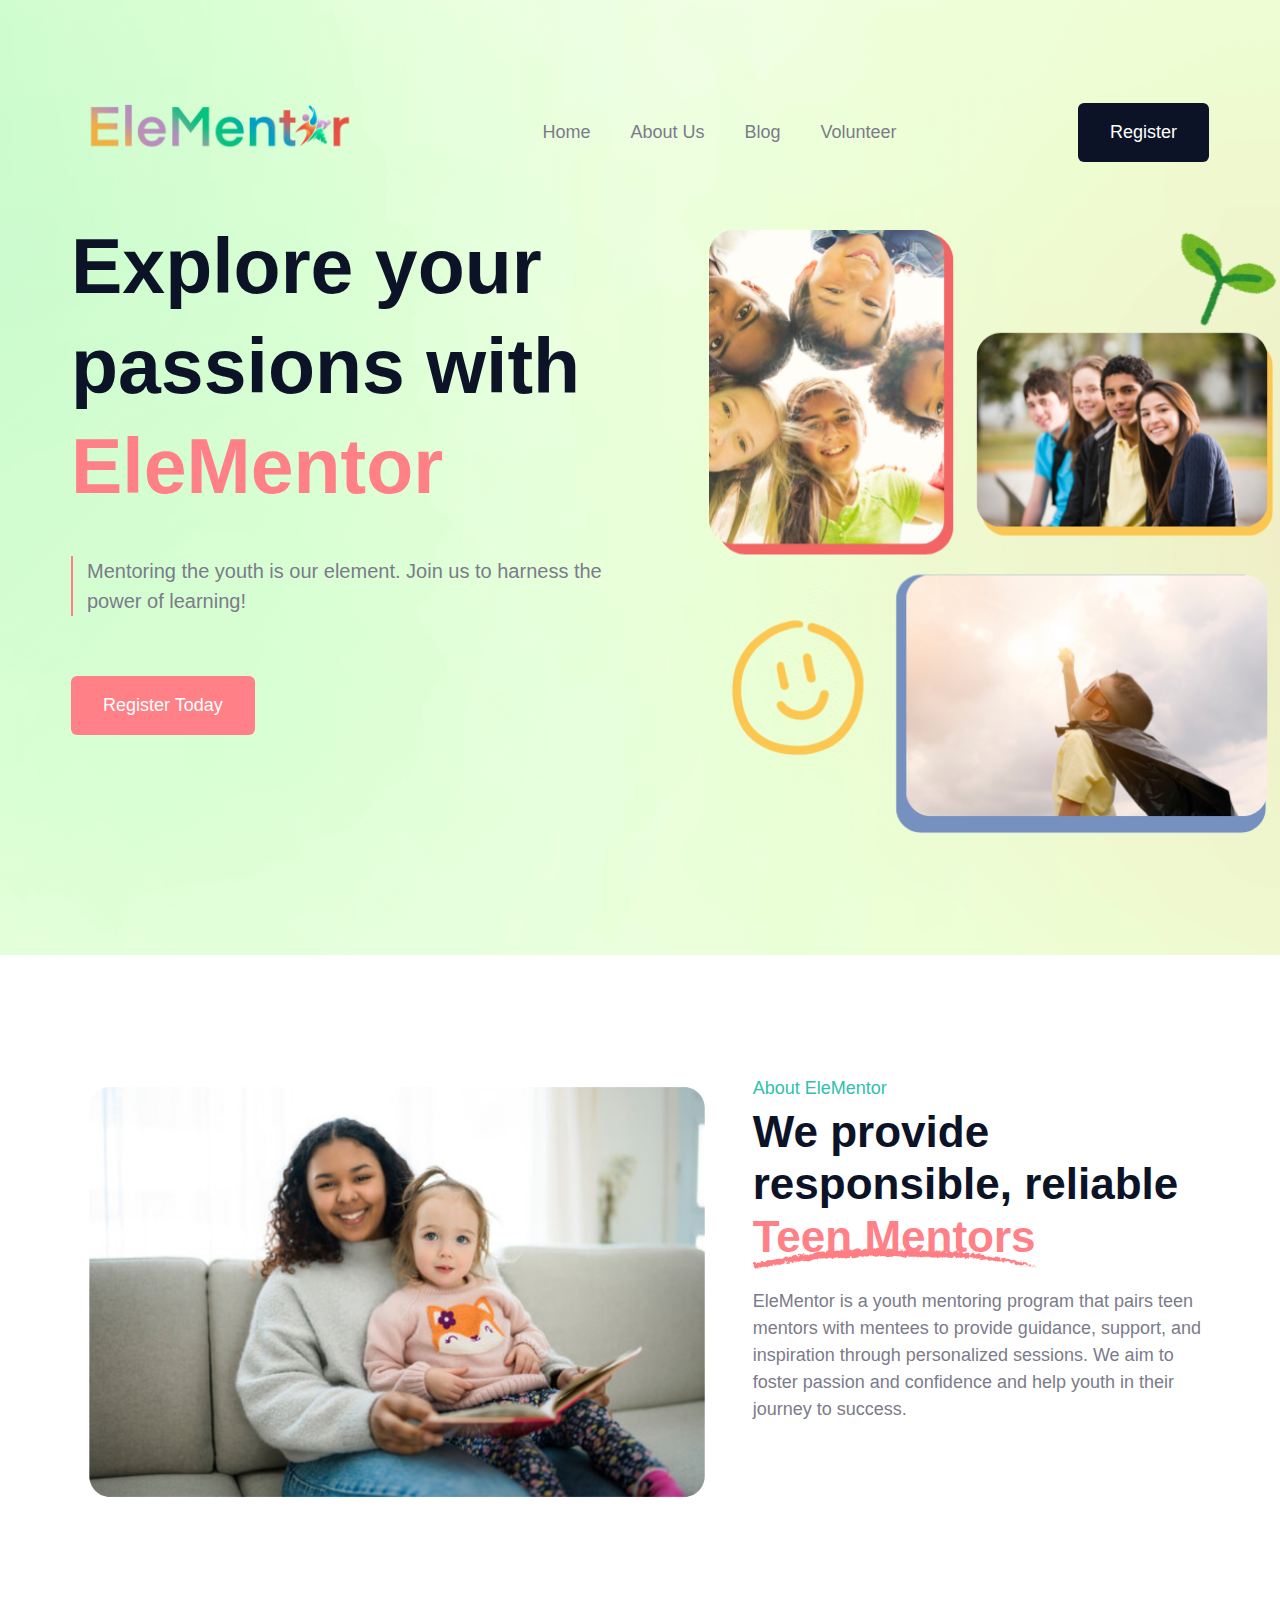
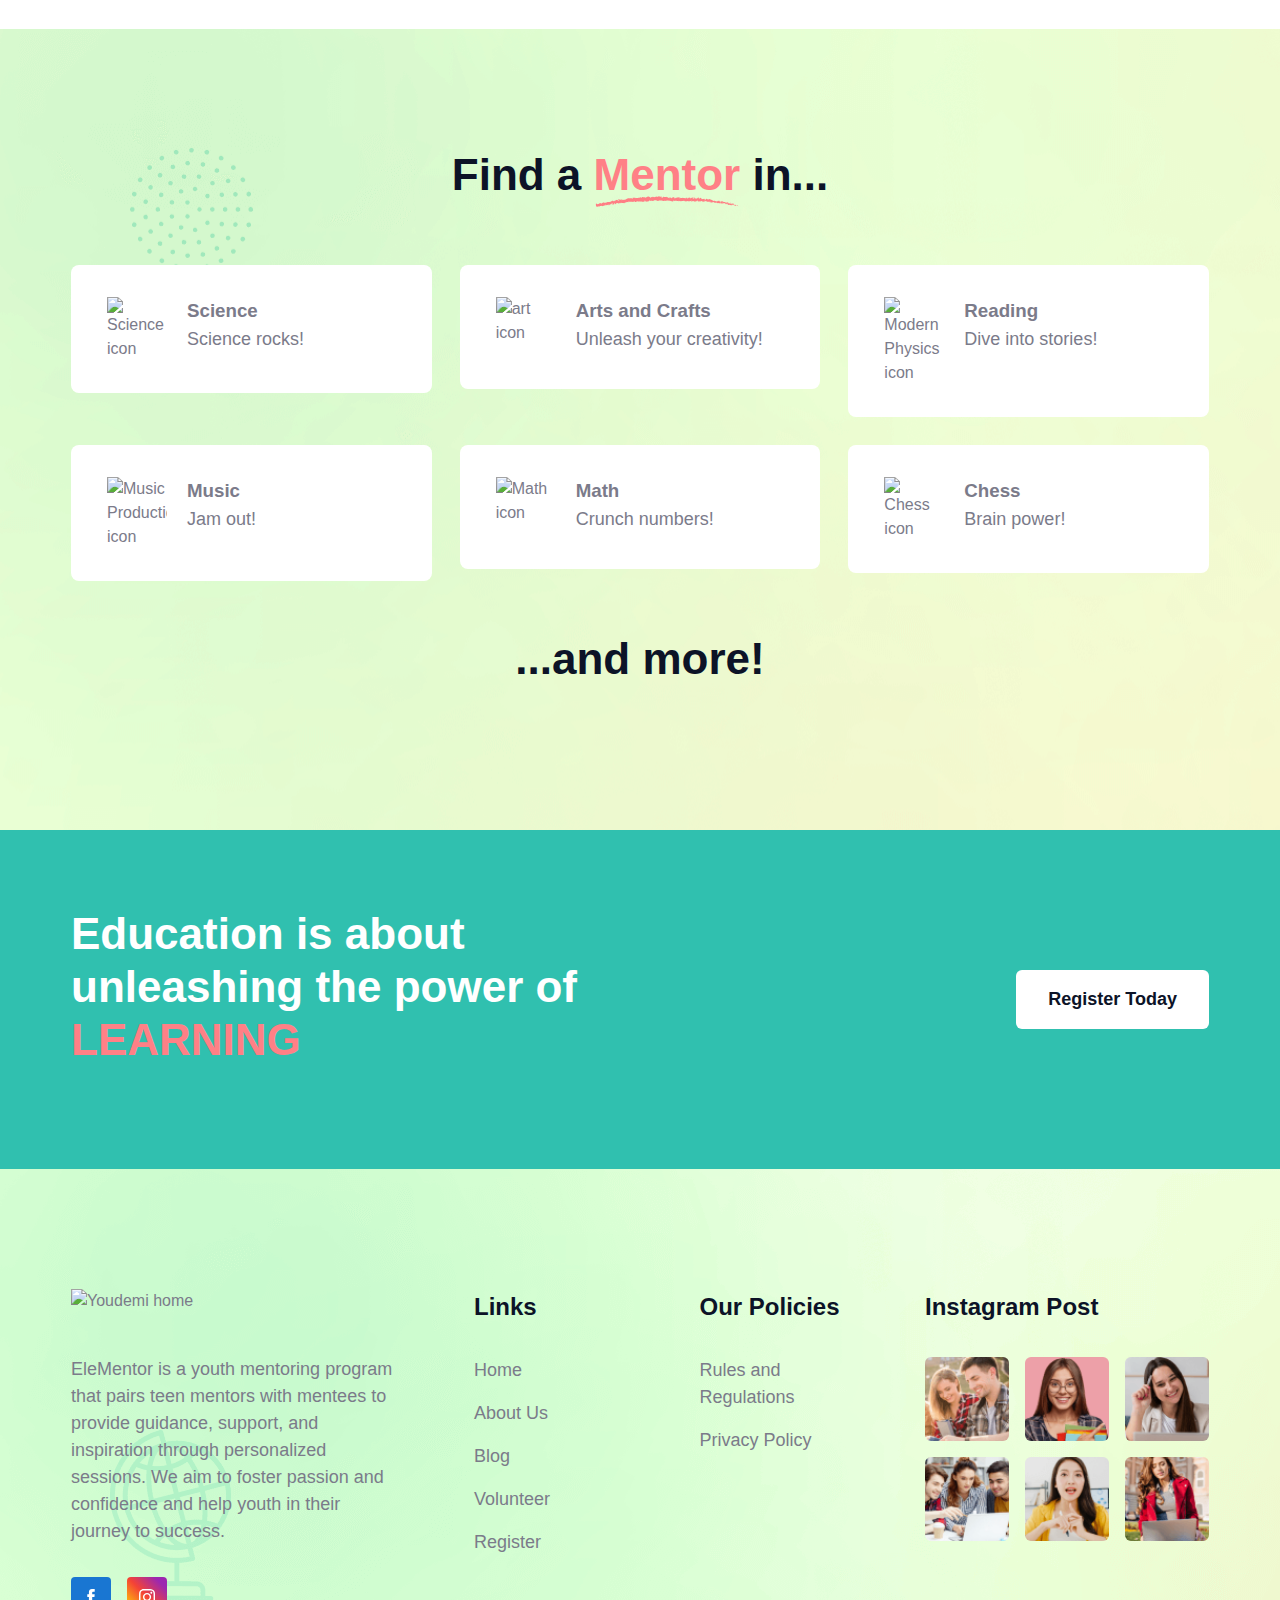
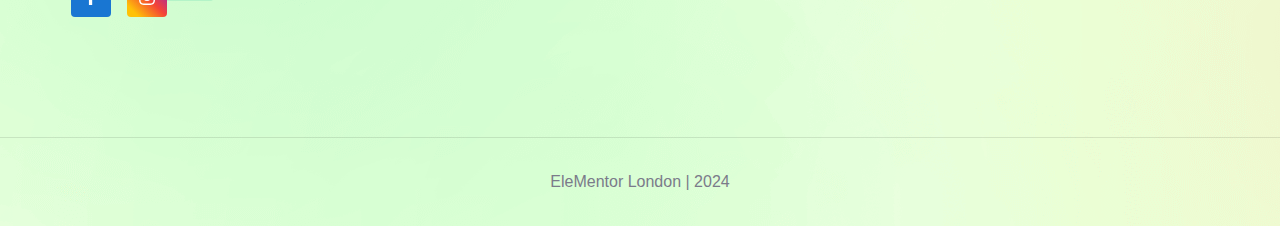
==== index.html @ ce6527c3 "Add files via upload" ====
<!DOCTYPE html>
<html lang="en">
<head>
    <meta charset="UTF-8">
    <meta name="viewport" content="width=device-width, initial-scale=1.0">

    <!--
        primary meta tags
    -->
    <title>Home</title>
    <meta name="title" content="Minjin C.">
    <meta name="description" content="This is an education service website">

    <!--
        favicon
    -->
    <link rel="shortcut icon" href="./logo.png" type="image/png">

    <!--
        custom css link
    -->
    <link rel="stylesheet" href="/assets/css/style.css">

    <!--
        custom font link
    -->
    <link rel="stylesheet" href="/assets/font/font.css">

    <!--
        preload image
    -->
    <link rel="stylesheet" as="image" href="./assets/images/hero-banner.png">
    <link rel="stylesheet" as="image" href="./assets/images/hero-bg.png">

</head>

<main>
    <article>
        <!--
            HERO
        -->

        <section class="section hero has-bg-image" aria-labelledby="hero-lablel" style="background-image: url(./assets/images/hero-bg.png)">
            <div class="container">

                <div class="hero-content">

                    <h1 class="headline-lg" id="hero-lablel">
                        Explore your passions with <span class="span">EleMentor</span>
                    </h1>

                    <p class="title-md has-before">
                        Mentoring the youth is our element. Join us to harness the power of learning!
                    </p>

                    <div class="bn-group">
                        <a href="register.html" class="btn btn-primary">Register Today</a>

                    </div>

                </div>

                <figure class="hero-banner">
                    <img src="./assets/images/hero-banner.png" alt="590" height="620" alt="hero banner" class="w-100">
                </figure>
            </div>
        </section>

        <!--
            ABOUT
        -->
        <section class="section about" aria-labelledby="about-label">
            <div class="container">

                <figure class="about-banner">
                    <img src="./assets/images/about-banner.png" width="775" height="685" loading="lazy" alt="about banner" class="w-100">
                </figure>

                <div class="about-content">

                    <p class="title-sm section-subtitle" id="about-label">About EleMentor</p>

                    <h2 class="headline-md section-title">
                        We provide responsible, reliable <span class="span has-after">Teen Mentors</span>
                    </h2>

                    <p class="title-sm section-text">
                        EleMentor is a youth mentoring program that pairs teen mentors with mentees to provide guidance, support, and inspiration through personalized sessions. We aim to foster passion and confidence and help youth in their journey to success.</p>

                </div>

            </div>
        </section>
        
        <!--
            CATEGORY
        -->

        <section class="section category has-bg-img" aria-labelledby="category-label" style="background-image: url(./assets/images/category-bg.png)">
            <div class="container">
                <h2 class="headline-md text-center section-title">
                    Find a <span class="span has-after">Mentor</span> in...
                </h2>

                <ul class="grid-list">

                    <li>
                        <div class="card category-card">

                            <div class="card-icon">
                                <img src="https://static-00.iconduck.com/assets.00/test-tube-emoji-2048x2014-78pn7xvm.png" width="60" height="60" loading="lazy" alt="Science icon">
                            </div>

                            <div>
                                <h3 class="title=lg">Science</h3>
                                <p class="title-sm">Science rocks!</p>
                            </div>

                            <a href="register.html" class="layer-link" aria-label="Category"></a>

                        </div>
                    </li>

                    <li>
                        <div class="card category-card">

                            <div class="card-icon">
                                <img src="https://static-00.iconduck.com/assets.00/artist-palette-emoji-2048x2048-e0prht4x.png" width="60" height="60" loading="lazy" alt="art icon">
                            </div>

                            <div>
                                <h3 class="title=lg">Arts and Crafts</h3>

                                <p class="title-sm">Unleash your creativity!</p>
                            </div>

                            <a href="register.html" class="layer-link" aria-label="Data Science Category"></a>

                        </div>
                    </li>

                    <li>
                        <div class="card category-card">

                            <div class="card-icon">
                                <img src="https://static-00.iconduck.com/assets.00/closed-book-emoji-2048x1729-dofd65op.png" width="60" height="60" loading="lazy" alt="Modern Physics icon">
                            </div>

                            <div>
                                <h3 class="title=lg">Reading</h3>

                                <p class="title-sm">Dive into stories!</p>
                            </div>

                            <a href="register.html" class="layer-link" aria-label="Data Science Category"></a>

                        </div>
                    </li>

                    <li>
                        <div class="card category-card">

                            <div class="card-icon">
                                <img src="https://static-00.iconduck.com/assets.00/musical-note-emoji-1024x1017-noxql3fm.png" width="60" height="60" loading="lazy" alt="Music Production icon">
                            </div>

                            <div>
                                <h3 class="title=lg">Music</h3>

                                <p class="title-sm">Jam out!</p>
                            </div>

                            <a href="register.html" class="layer-link" aria-label="Data Science Category"></a>

                        </div>
                    </li>

                    <li>
                        <div class="card category-card">

                            <div class="card-icon">
                                <img src="https://static-00.iconduck.com/assets.00/chart-increasing-emoji-512x512-cwdb6mce.png" width="60" height="60" loading="lazy" alt="Math icon">
                            </div>

                            <div>
                                <h3 class="title=lg">Math</h3>

                                <p class="title-sm">Crunch numbers!</p>
                            </div>

                            <a href="register.html" class="layer-link" aria-label="Data Science Category"></a>

                        </div>
                    </li>

                    <li>
                        <div class="card category-card">

                            <div class="card-icon">
                                <img src="https://images.emojiterra.com/twitter/v13.1/512px/265f.png" width="60" height="60" loading="lazy" alt="Chess icon">
                            </div>

                            <div>
                                <h3 class="title=lg">Chess</h3>

                                <p class="title-sm">Brain power!</p>
                            </div>

                            <a href="register.html" class="layer-link" aria-label="Data Science Category"></a>

                        </div>
                    </li>

                </ul>

                <h2 class="headline-md section-title">
                    ...and more!
                </h2>

            </div>
        </section>

        <!--
            CTA
        -->

        <section class="cta" aria-labelledby="cta-label">
            <div class="container">

                <h2 class="headline-md section-title" id="cta-label">
                    Education is about unleashing the power of <span class="span">LEARNING</span>
                </h2>

                <a href="register.html" class="btn btn-tertiary">Register Today</a>

            </div>
        </section>

    </article>
</main>

<!--
    FOOTER
-->

<footer class="footer has-bg-img" style="background-image: url('./assets/images/footer-bg.png');">

    <div class="section footer-top">
        <div class="container">

            <div class="footer-brand">

                <a href="#" class="logo">
                    <img src="logo.png" width="145" height="27" alt="Youdemi home">
                </a>
                
                <p class="title-sm footer-text">
                    EleMentor is a youth mentoring program that pairs teen mentors with mentees to provide guidance, support, and inspiration through personalized sessions. We aim to foster passion and confidence and help youth in their journey to success.
                </p>

                <ul class="social-list">

                    <li>
                        <a href="#" class="social-link">
                            <img src="./assets/images/facebook.svg" width="40" height="40" loading="lazy" alt="facebook">
                        </a>
                    </li>

                    <li>
                        <a href="https://www.instagram.com/elementorldn" target="_blank"  class="social-link">
                            <img src="./assets/images/instagram.svg" width="40" height="40" loading="lazy" alt="instagram">
                        </a>
                    </li>

                </ul>

            </div>

            <ul class="footer-list">

                <li>
                    <p class="headline-sm footer-list-title">Links</p>
                </li>

                <li>
                    <a href="index.html" class="title-sm footer-link">Home</a>
                </li>

                <li>
                    <a href="about.html" class="title-sm footer-link">About Us</a>
                </li>

                <li>
                    <a href="blog.html" class="title-sm footer-link">Blog</a>
                </li>

                <li>
                    <a href="become.html" class="title-sm footer-link">Volunteer</a>
                </li>

                <li>
                    <a href="register.html" class="title-sm footer-link">Register</a>
                </li>

            </ul>

            <ul class="footer-list">

                <li>
                    <p class="headline-sm footer-list-title">Our Policies</p>
                </li>

                <li>
                    <a href="#" class="title-sm footer-link">Rules and Regulations</a>
                </li>

                <li>
                    <a href="#" class="title-sm footer-link">Privacy Policy</a>
                </li>

            </ul>

            <ul class="footer-list">

                <li>
                    <p class="headline-sm footer-list-title">Instagram Post</p>

                    <ul class="grid-list">

                        <li>
                            <img src="./assets/images/ins-1.png" width="80" height="80" alt="instagram post" class="img-cover">
                        </li>

                        <li>
                            <img src="./assets/images/ins-2.png" width="80" height="80" alt="instagram post" class="img-cover">
                        </li>

                        <li>
                            <img src="./assets/images/ins-3.png" width="80" height="80" alt="instagram post" class="img-cover">
                        </li>

                        <li>
                            <img src="./assets/images/ins-4.png" width="80" height="80" alt="instagram post" class="img-cover">
                        </li>

                        <li>
                            <img src="./assets/images/ins-5.png" width="80" height="80" alt="instagram post" class="img-cover">
                        </li>

                        <li>
                            <img src="./assets/images/ins-6.png" width="80" height="80" alt="instagram post" class="img-cover">
                        </li>

                    </ul>
                </li>

            </ul>

        </div>
    </div>

    <div class="footer-bottom">
        EleMentor London | 2024
    </div>

</footer>

<body>
    
    <!--
        PRELOADER
    -->
    <div class="preloader" data-preloader>
        <div class="circle" data-circle></div>
    </div>


    <!--
        HEADER
    -->
    <header class="header" data-header>
        <div class="container">

            <a href="index.html" class="logo">
                <img src="./assets/images/longlogo.png" width="290" height="54" alt="logo">
            </a>

            <nav class="navbar" data-navbar>

                <div class="navbar-top">
                <a href="index.html" class="logo">
                    <img src="./assets/images/logo.svg" width="145" height="27" alt="logo">
                </a>

                <button class="nav-close-btn" aria-label="close menu" data-nav-toggler>
                    <ion-icon name="close-outline" aria-hidden="true"></ion-icon>
                </button>
                </div>

                <ul class="navbar-list">

                    <li class="navbar-item">
                        <a href="index.html" class="navbar-link title-sm" data-nav-link>Home</a>
                    </li>

                    <li class="navbar-item">
                        <a href="about.html" class="navbar-link title-sm" data-nav-link>About Us</a>
                    </li>

                    <li class="navbar-item">
                        <a href="blog.html" class="navbar-link title-sm" data-nav-link>Blog</a>
                    </li>

                    <li class="navbar-item">
                        <a href="become.html" class="navbar-link title-sm" data-nav-link>Volunteer</a>
                    </li>

                </ul>

            </nav>

            <a href="register.html" class="btn btn-secondary">Register</a>

            <button class="nav-open-btn" aria-label="open menu" data-nav-toggler>
                <ion-icon name="menu-outline" aria-hidden="true"></ion-icon>
            </button>

            <div class="overlay" data-overlay data-nav-toggler></div>

        </div>
    </header>


    <!--
        custom js link
    -->
    <script src="./assets/js/script.js"></script>

    <!--
        ionicon
    -->
    <script type="module" src="https://unpkg.com/ionicons@5.5.2/dist/ionicons/ionicons.esm.js"></script>
    <script nomodule src="https://unpkg.com/ionicons@5.5.2/dist/ionicons/ionicons.js"></script>

</body>
</html>
---- assets/css/style.css ----
/*-----------------------------------*\
  #main.css
\*-----------------------------------*/

/*-----------------------------------*\
  #CUSTOM PROPERTY
\*-----------------------------------*/

:root {
  
  /**
    * colors
    */
    --selective-yellow: hsl(42, 100%, 56%);
    --roman-silver: hsl(240, 6%, 51%);
    --roman-silver_10: hsla(240, 6%, 51%, 0.1);
    --light-coral: hsl(357, 100%, 75%);
    --oxford-blue: hsl(224, 53%, 10%);
    --light-gray: hsl(0, 0%, 80%);
    --keppei: hsl(173, 60%, 47%);
    --white: hsl(0, 0%, 100%);
    --black: hsl(0, 0%, 0%);
    --black_10: hsla(0, 0%, 0%, 0.1);

    /**
    * typography
    */
    --ff-gilroy: "Gilroy", sans-serif;

    --headline-lg: 4.8rem;
    --headline-md: 3rem;
    --headline-sm: 2.4rem;
    --title-lg: 2.2rem;
    --title-md: 2rem;
    --title-sm: 1.8rem;
    
    --fw-500: 500;
    --fw-600: 600;
    --fw-700: 700;

    /**
    * spacing
    */
    --section-padding: 56px;

    /**
    * box shadow
    */
    --shadow-1: 0px 35px 65px -10px hsla(0, 0%, 0%, 0.05);
    --shadow-2: 0 10px 40px hsla(0, 0%, 0%, 0.06);

    /**
    * border radius
    */
    --radius-4: 4px;
    --radius-6: 6px;
    --radius-8: 8px;
    --radius-circle: 50%;
     
    /**
    * transition
    */
    --transition: 0.25s ease;
    --cubic-in: cubic-bezier(0.51, 0.03, 0.64, 0.28);
    --cubic-out: cubic-bezier(0.05, 0.83, 0.52, 0.97);

}



/*-----------------------------------*\
  #RESET
\*-----------------------------------*/

*,
*::before,
*::after {
  margin: 0;
  padding: 0;
  box-sizing: border-box;
}

li { list-style: none; }

a,
img,
span,
input,
button,
ion-icon { display: block; }

a {
  text-decoration: none;
  color: inherit;
}

img { height:auto; }

button {
  background: none;
  border: none;
  font: inherit;
  cursor: pointer;
}

html {
  font-family: var(--ff-gilroy);
  font-size: 10px;
  scroll-behavior: smooth;
}

body {
  background-color: var(--white);
  color: var(--roman-silver);
  font-size: 1.6rem;
  line-height: 1.5;
  overflow: hidden;
}

body.loaded { overflow: visible; }
body.nav-active { overflow: hidden; }

/*-----------------------------------*\
  #REUSED STYLE
\*-----------------------------------*/

.container { padding-inline: 16px; }

.headline-lg,
.headline-md,
.headline-sm,
.title-lg {
  color: var(--oxford-blue); 
  font-weight: var(--fw-700);
}

.headline-lg {
  font-size: var(--headline-lg);
  line-height: 1.3;
}

.headline-md {
  font-size: var(--headline-md);
  line-height: 1.2;
}

.headline-sm { font-size: var(--headline-sm); }

.title-lg {
  font-size: var(--title-lg);
  line-height: 1.4;
}

.title-md { font-size: var(--title-md); }

.title-sm {
  font-size: var(--title-sm);
  font-weight: var(--fw-500);
}

.section { padding-block: var(--section-padding); }

.has-bg-image {
  background-repeat: no-repeat;
  background-size: cover;
  background-position: center;
}

.has-before,
.has-after {
  position: relative;
  z-index: 1;
}

.has-before::before,
.has-after::after {
  content: "";
  position: absolute;
}

.btn {
  --bg: var(--light-coral);
  max-width: max-content;
  background-color: var(--bg);
  color: var(--white);
  font-weight: var(--fw-500);
  padding: 12px 24px;
  border-radius: var(--radius-6);
  transition: var(--transition);
  outline: none;
}

.btn-secondary { --bg: var(--oxford-blue); }

:is(.btn-primary, .btn-tertiary):is(:hover, :focus-visible) {
  box-shadow: 0 0 0 2px var(--white), 0 0 0 5px var(--bg);
}

.btn-tertiary {
  --bg: var(--white);
  color: var(--oxford-blue);
  font-weight: var(--fw-600);
}

:is(.headline-lg, .headline-md) .span {
  color: var(--light-coral);
  display: inline;
}

.section-subtitle {
  font-weight: car(--fw-600);
  color: var(--keppei);
  margin-block-end: 4px;
}

.text-center { text-align: center; }

.section-title { margin-block-end: 24px;}

.headline-md .has-after { padding-block-end: 8px; }

.headline-md .has-after::after {
  background-image: url(/assets/images/line-shape.svg);
  width: 100%;
  height: 100%;
  top: 0;
  left: 0;
  background-repeat: no-repeat;
  background-position: center bottom;
  background-size: contain;
  z-index: -1;
}

.grid-list {
  display: grid;
  gap: 28px;
}

.card {
  position: relative;
  background-color: var(--white);
  padding: 24px;
  border-radius: var(--radius-8);
  transition: var(--transition);
}

.card:is(:hover, :focus-within) { box-shadow: var(--shadow-1); }

.layer-link {
  position: absolute;
  top: 0;
  left: 0;
  width: 100%;
  height: 100%;
}

.w-100 { width: 100%; }

.img-cover {
  width: 100%;
  height: 100%;
  object-fit: cover;
}

/*-----------------------------------*\
  #PRELOADER
\*-----------------------------------*/


.preloader {
  position: fixed;
  top: 0;
  left: 0;
  width: 100%;
  height: 100vh;
  background-color: var(--light-coral);
  display: grid;
  place-items: center;
  z-index: 6;
  transition: var(--transition);

  display: none;
}

.preloader.loaded {
  visibility: hidden;
  opacity: 0;
}

.preloader .circle {
  width: 50px;
  height: 50px;
  border-radius: var(--radius-circle);
  border: 4px solid var(--white);
  border-block-start-color: transparent;
  animation: rotate360 1s ease infinite;
}

@keyframes rotate360 {
  0% { transform : rotate(0); }
  100% { transform : rotate(1turn); }
}


/*-----------------------------------*\
  #HEADER
\*-----------------------------------*/

.header .btn { display: none; }

.header {
  position: absolute;
  top: 0;
  left: 0;
  width: 100%;
  padding-block: 32px;
  z-index: 4;
}

.header.active {
  background-color: var(--white);
  position: fixed;
  box-shadow: var(--shadow-2);
  animation: headerActive 0.5s ease forwards;
}

@keyframes headerActive {
  0% { transform: translateY(-100%); }
  100% { transform: translateY(0); }
}

.header .container, .navbar-top {
  display: flex;
  justify-content: space-between;
  align-items: center;
}

.nav-open-btn,
.nav-close-btn { font-size: 32px; }

.navbar {
  position: fixed;
  top: 0;
  left: -320px;
  max-width: 320px;
  width: 100%;
  background-color: var(--white);
  height: 100vh;
  padding: 40px 16px;
  z-index: 2;
  transition: 0.25s var(--cubic-in);
  visibility: hidden;
}

.navbar.active {
  transition: 0.5s var(--cubic-out);
  visibility: visible;
  transform: translateX(320px);
}

.navbar-top { margin-block-end: 34px; }

.nav-close-btn ion-icon { --ionicon-stroke-width: 35px; }

.navbar-item:not(:last-child) { border-block-end: 1px solid var(--black_10); }

.navbar-link {
  padding-block: 8px;
  transition: var(--transition);
}

.navbar-link:is(:hover, :focus-visible) { color: var(--oxford-blue); text-decoration: underline;}

.overlay {
  position: fixed;
  top: 0;
  left: 0;
  width: 100%;
  height: 100vh;
  background-color: var(--black);
  opacity: 0;
  visibility: hidden;
  transition: var(--transition);
}

.overlay.active {
  opacity: 0.6;
  visibility: visible;
}

/*-----------------------------------*\
  #HERO
\*-----------------------------------*/

.hero-banner { display:none; }

.hero { padding-block-start: calc(var(--pt, 96px) + var(--section-padding)); }

.hero .title-md {
  font-weight: var(--fw-500);
  padding-inline-start: 16px;
  margin-block: 24px 44px;
}

.hero .title-md::before {
  top: 0;
  left: 0;
  width: 2px;
  height: 100%;
  background-color: var(--light-coral);
}

.hero .btn-group {
  display: flex;
  flex-wrap: wrap;
  gap: 12px;
}


/*-----------------------------------*\
  #CATEGORY
\*-----------------------------------*/

.category .grid-list { padding-block: 40px 52px; }

.category-card {
  display: flex;
  align-items: flex-start;
  gap: 20px;
  border-inline-start: 4px solid transparent;
}

.category-card:is(:hover, :focus-within) { border-color: var(--light-coral); }

.catgeory-card .title-sm { margin-block-start: 4px; }

.category .btn { margin-inline: auto; }


/*-----------------------------------*\
  #ABOUT
\*-----------------------------------*/

.about .container {
  display: grid;
  gap: 30px;
}

/*-----------------------------------*\
  #COURSE
\*-----------------------------------*/

.course .grid-list { padding-block: 20px 44px; }

.course-card {
  border-block-end: 4px solid transparent;
  display: flex;
  flex-direction: column;
  gap: 24px;
}

.course-card:is(:hover, :focus-within) { border-color: var(--light-coral); }

.course-card .card-banner {
  height: 160px;
  background-color: var(--light-gray);
  overflow: hidden;
  border-radius: var(--radius-4);
}

.course-card :is(.wrapper, .rating-wrapper) {
  display: flex;
  align-items: center;
}

.course-card .wrapper {
  justify-content: space-between;
  gap: 16px;
}

.course-card .card-price { color: var(--light-coral); }

.course-card .rating-wrapper { gap: 4px; }

.course-card .card-title { margin-block: 8px 16px; }

.course-card .card-meta { justify-content: flex-start; }

.course-card .card-meta .title-sm {
  display: flex;
  gap: 8px;
}

.course .btn { margin-inline: auto; }

/*-----------------------------------*\
  #CTA
\*-----------------------------------*/

.cta {
  background-color: var(--keppei);
  padding: 48px 24px;
  text-align: center;
}

.cta .headline-md { color: var(--white); }

.cta .btn { margin-inline: auto; }



/*-----------------------------------*\
  #FOOTER
\*-----------------------------------*/

.footer-top .container {
  display: grid;
  gap: 24px;
}

.footer-text { margin-block: 40px 32px; }

.social-list {
  display: flex;
  gap: 16px;
}

.footer-list-title { margin-block-end: 32px; }

.footer-link { margin-block-start: 16px; }

.footer-top .grid-list {
  grid-template-columns: repeat(3, 1fr);
  gap: 16px;
}

.footer-top .grid-list .img-cover { border-radius: var(--radius-6); }

.footer-bottom {
  padding-block: 32px;
  text-align: center;
  border-block-start: 1px solid var(--black_10) ;

  .copyright { font-weight: var(--fw-500); }
}

/*-----------------------------------*\
  #CONTAINER QUERIES
\*-----------------------------------*/

/**
 * container query for card
 */
.card-container { container-type: inline-size; }

@container (min-width: 500px) {
  .course-card { flex-direction: row; }

  .course-card .card-banner {
    width: 160px;
    flex-shrink: 0;
  }
}


/*-----------------------------------*\
  #MEDIA QUERIES
\*-----------------------------------*/

/**
 * responsive for larger than 575px screen
 */

 @media (min-width: 575px) {

  /**
  * REUSED STYLE
  */

  .container {
    max-width: 640px;
    width: 100%;
    margin-inline: auto;
  }

  .card { padding: 32px; }

  /**
   * FOOTER
   */
  
  .footer-top .container { grid-template-columns: 1fr 1fr;}

}

/**
 * responsive for larger than 768 screen
 */

 @media (min-width: 768px) {

  /**
  * CUSTOM PROPERTY
  */

  :root {

    /**
     * typography
     */

     --headline-lg: 6rem;
     --headline-md: 3.8rem;

    /**
     * spacing
     */
    --section-padding: 80px;

  }

  /**
   *REUSED STYLE
   */
  .container { max-width: 768px; }
  .grid-list { grid-template-columns: 1fr 1fr; }

  /**
   * CTA
   */
   .cta { padding-block: 78px; }

}

/**
 * responsive for larger than 992 screen
 */

 @media (min-width: 992px) {

  :root {

    /**
     * typography
     */
    --headline-lg: 7.7rem;
    --headline-md: 4.4rem;

    /**
     * spacing
     */
    --section-padding: 120px;

  }

  /**
   * REUSED STYLE
   */
  .container { max-width: 1024px; }

  .btn {
    padding: 16px 32px;
    font-size: 1.8rem;
  }

  /**
   * HEADER
   */
  .nav-open-btn,
  .overlay,
  .navbar-top { display: none; }

  .navbar, 
  .navbar.active {
    all: unset;
    display: block;
  }

  .navbar-list {
    display: flex;
    gap: 8px;
  }

  .navbar-item:not(:last-child) { border-block-end: none; }

  .navbar-link { padding: 8px 16px; }

  .header .btn {
    display: block;
    box-shadow: none;
  }


  /**
   * CATEGORY
   */
  .grid-list { grid-template-columns: repeat(3, 1fr); }

  .category h2 { text-align: center;}

  /**
   * ABOUT
   */
  .about .container { grid-template-columns:  1fr 1fr; }

  /**
   * COURSE
   */
  .course .grid-list {
    grid-template-columns: 1fr 1fr;
    margin-block: 40px 48px;
  }

  /**
   * FOOTER
   */
  .footer-top .container { grid-template-columns: 1fr 0.5fr 0.5fr 0.8fr; }

  .footer-brand { padding-inline-end: 24px; }

}

/**
 * responsive for larger than 1200 screen
 */

 @media (min-width: 1200px) {

  /**
   * REUSE STYLE
   */
  .container { max-width: 1170px; }


  /**
   * HERO
   */
  .hero-banner { 
    display: block;
    max-width: max-content;
    margin-inline-end: -14%;
  }

  .hero .container {
    display: grid;
    grid-template-columns: 1fr 0.9fr;
    gap: 48px;
  }

  .hero .title-md { margin-block: 40px 60px; }

  /**
   * ABOUT
   */
  .about .container { grid-template-columns: 1fr 0.7fr; }

  /**
   * CTA
   */
  .cta { text-align: left; }

  .cta .container { 
    display: flex;
    justify-content: space-between;
    align-items: center;
  }

  .cta .headline-md { max-width: 22ch; }

  .cta .btn { margin-inline: 0; }


  /**
   * FOOTER
   */
  .footer .container { gap: 48px; }

  .footer a:hover { text-decoration: underline;}

 }
---- assets/font/font.css ----
/*-----------------------------------*\
  #font.css
\*-----------------------------------*/

/**
 * copyright 2022 codewithsadee
 */



@font-face {
  font-family: "Gilroy" sans-serif;
  font-weight: 400;
  font-style: normal;
  font-display: swap;
  src: local("Gilroy-Regular"),
      url("./gilroy/Gilroy-Regular.woff2") format("woff2");
}

@font-face {
  font-family: "Gilroy" sans-serif;
  font-weight: 500;
  font-style: normal;
  font-display: swap;
  src: local("Gilroy-Medium"),
      url("./gilroy/Gilroy-Medium.woff2") format("woff2");
}

@font-face {
  font-family: "Gilroy" sans-serif;
  font-weight: 600;
  font-style: normal;
  font-display: swap;
  src: local("Gilroy-Bold"),
      url("./gilroy/Gilroy-Bold.woff2") format("woff2");
}

@font-face {
  font-family: "Gilroy" sans-serif;
  font-weight: 700;
  font-style: normal;
  font-display: swap;
  src: local("Gilroy-ExtraBold"),
      url("./gilroy/Gilroy-ExtraBold.woff2") format("woff2");
}
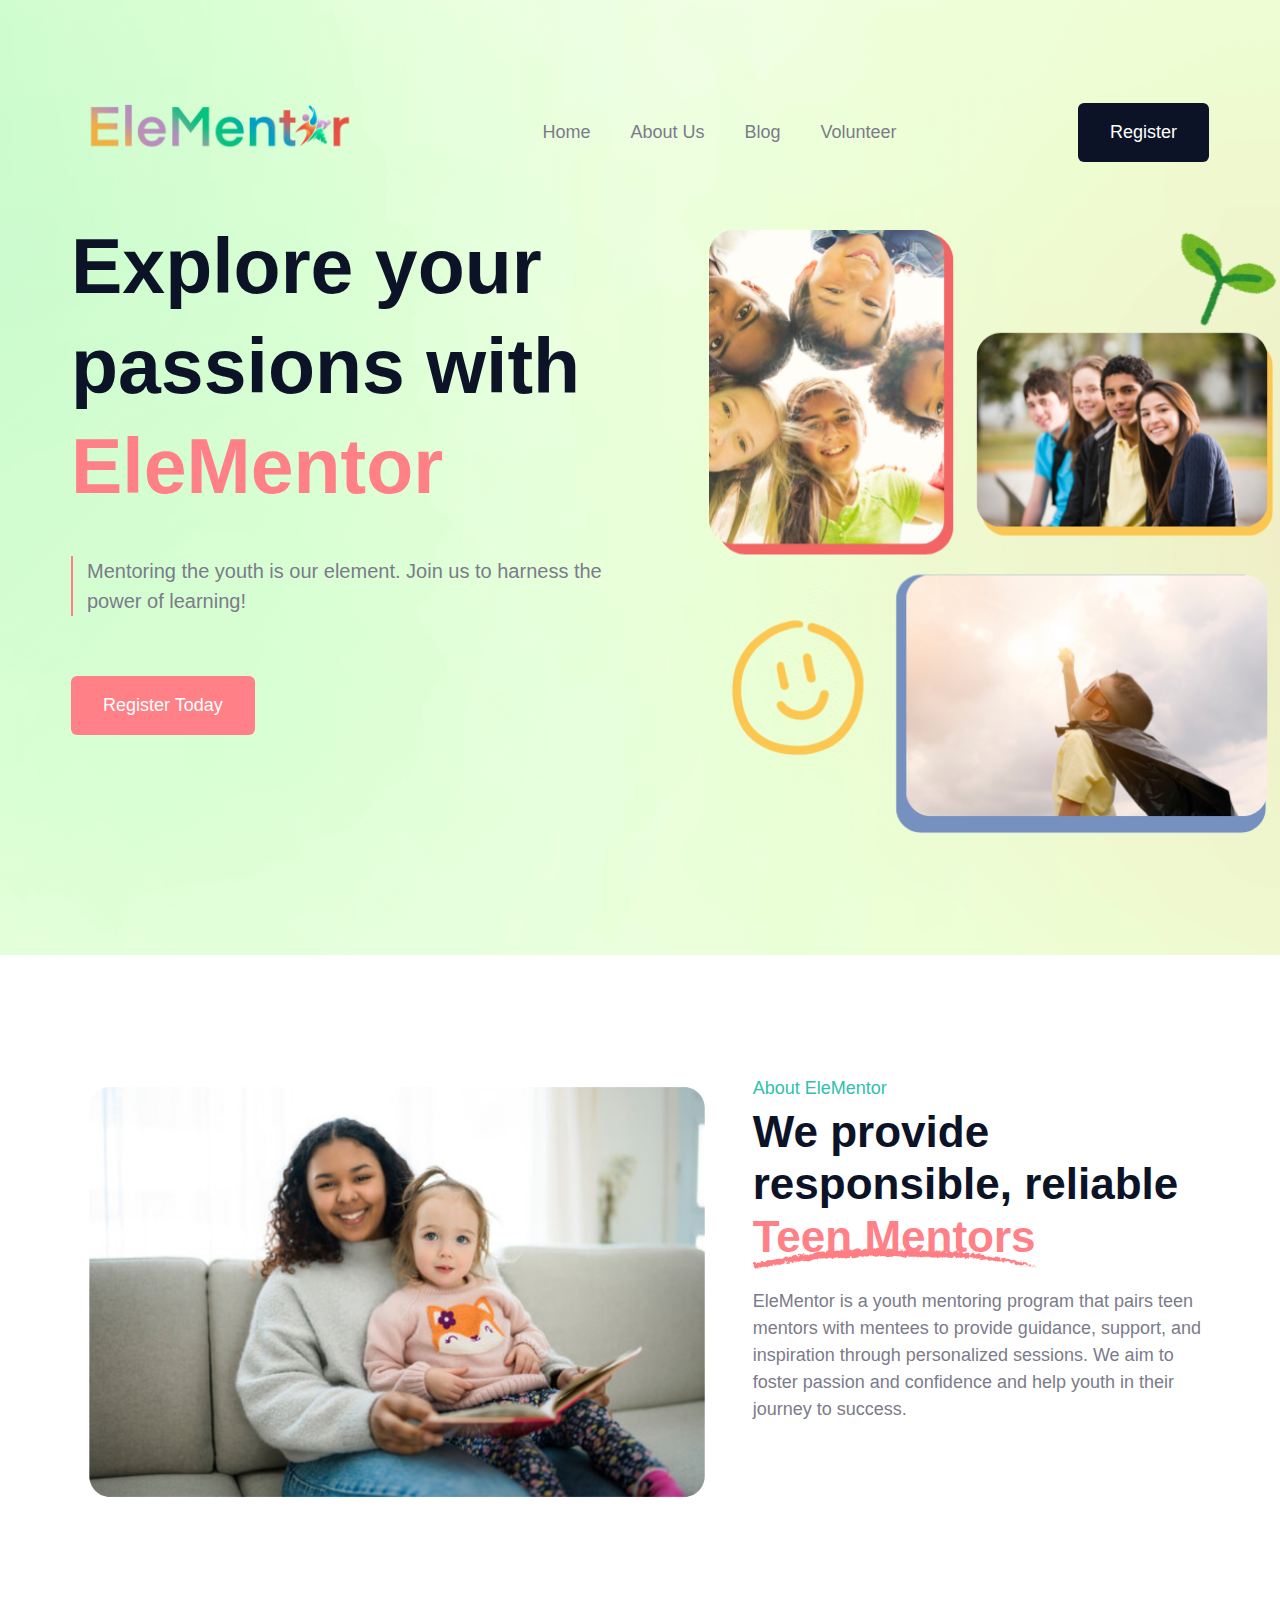
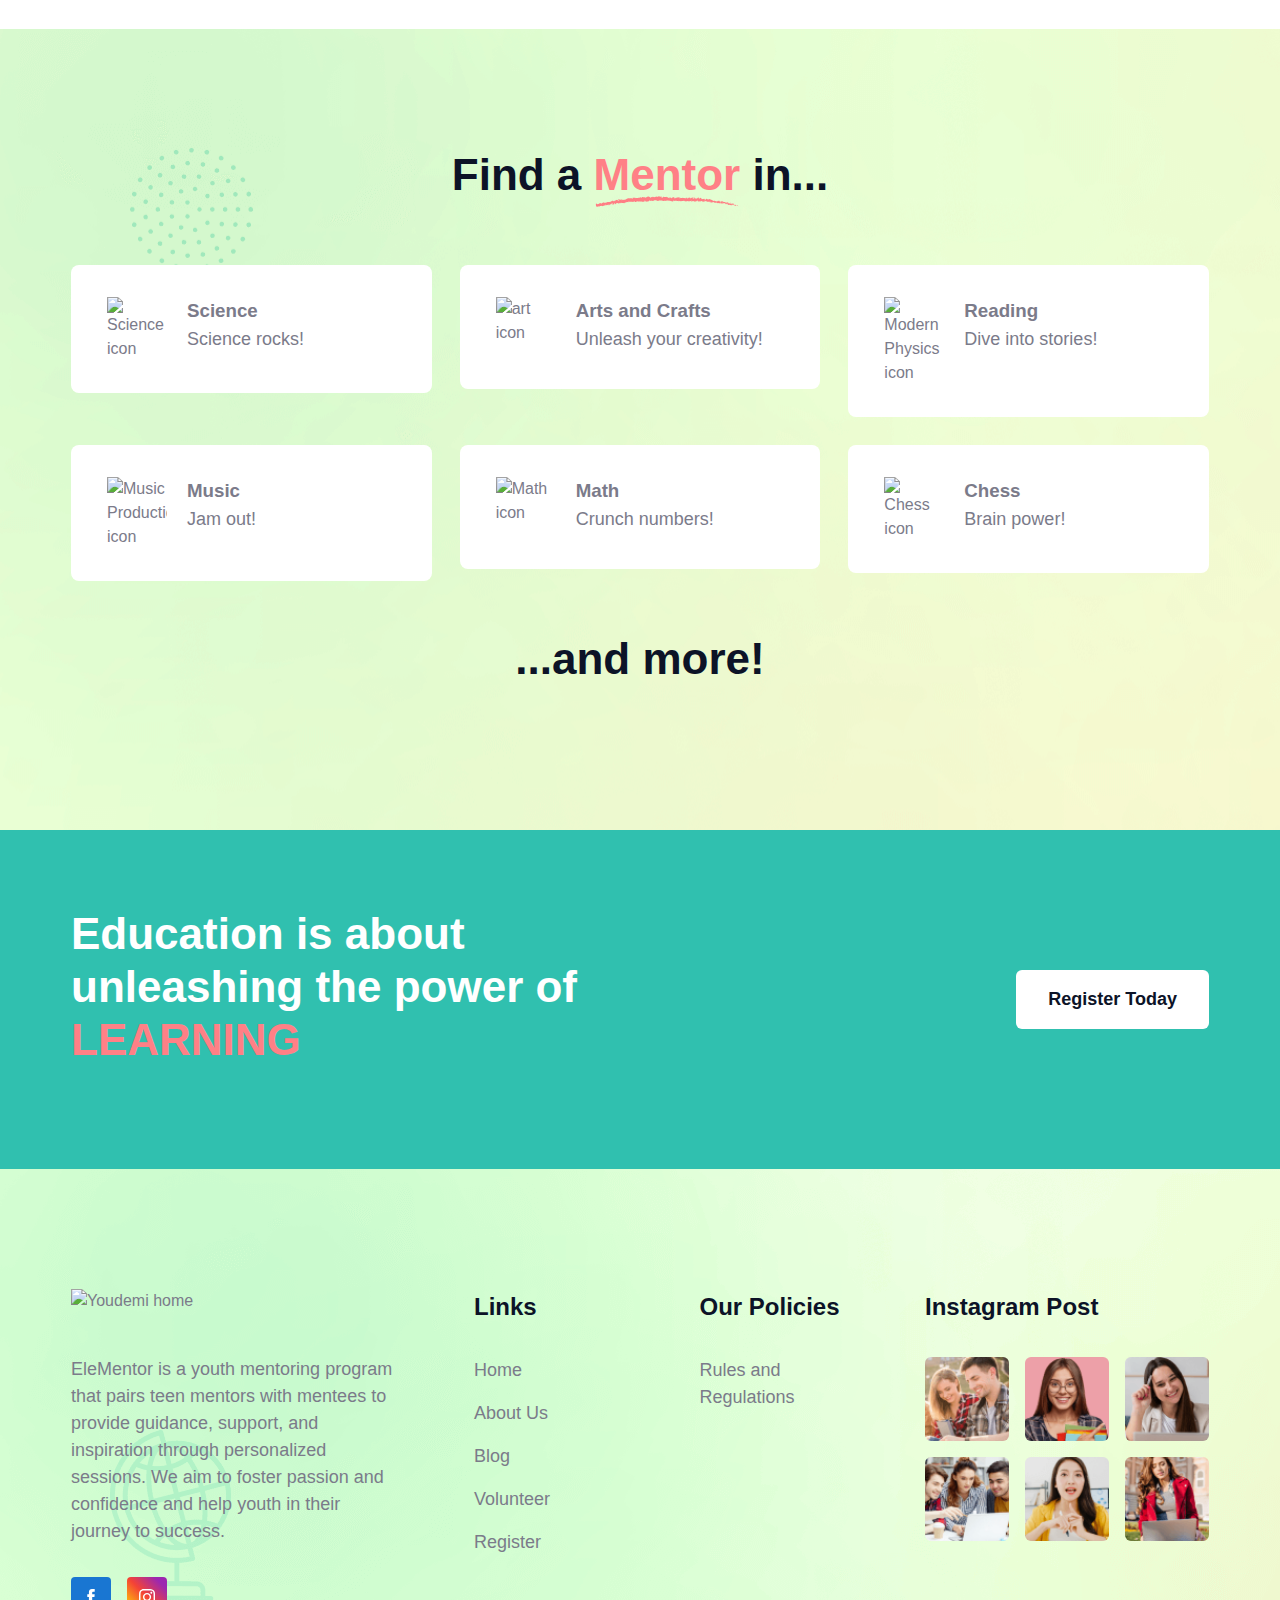
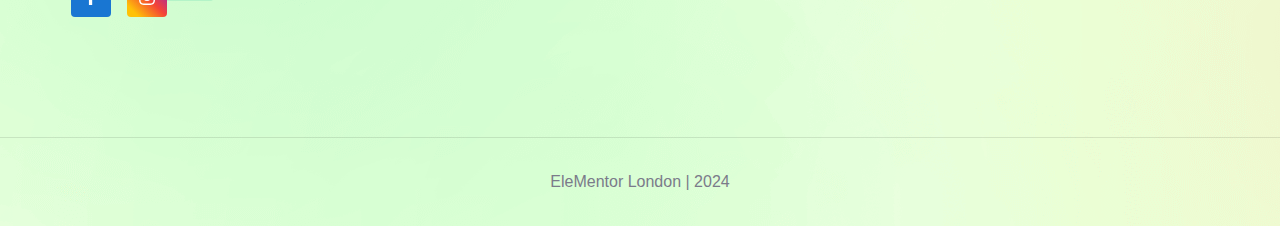
==== commit abc97c7c: "Update index.html" ====
--- a/index.html
+++ b/index.html
@@ -19,12 +19,12 @@
     <!--
         custom css link
     -->
-    <link rel="stylesheet" href="/assets/css/style.css">
+    <link rel="stylesheet" href="style.css">
 
     <!--
         custom font link
     -->
-    <link rel="stylesheet" href="/assets/font/font.css">
+    <link rel="stylesheet" href="assets/font/font.css">
 
     <!--
         preload image
@@ -311,11 +311,7 @@
                 </li>
 
                 <li>
-                    <a href="#" class="title-sm footer-link">Rules and Regulations</a>
-                </li>
-
-                <li>
-                    <a href="#" class="title-sm footer-link">Privacy Policy</a>
+                    <a href="https://docs.google.com/document/d/1mDNNhiKRwaid5rZnvJfZ56MMcp-9qZQkWkcXNTz17O4/edit?usp=sharing" class="title-sm footer-link">Rules and Regulations</a>
                 </li>
 
             </ul>
@@ -389,7 +385,7 @@
 
                 <div class="navbar-top">
                 <a href="index.html" class="logo">
-                    <img src="./assets/images/logo.svg" width="145" height="27" alt="logo">
+                    <img src="logo.png" width="145" height="27" alt="logo">
                 </a>
 
                 <button class="nav-close-btn" aria-label="close menu" data-nav-toggler>
@@ -443,4 +439,4 @@
     <script nomodule src="https://unpkg.com/ionicons@5.5.2/dist/ionicons/ionicons.js"></script>
 
 </body>
-</html>+</html>
--- a/style.css
+++ b/style.css
@@ -0,0 +1,780 @@
+/*-----------------------------------*\
+  #main.css
+\*-----------------------------------*/
+
+/*-----------------------------------*\
+  #CUSTOM PROPERTY
+\*-----------------------------------*/
+
+:root {
+  
+  /**
+    * colors
+    */
+    --selective-yellow: hsl(42, 100%, 56%);
+    --roman-silver: hsl(240, 6%, 51%);
+    --roman-silver_10: hsla(240, 6%, 51%, 0.1);
+    --light-coral: hsl(357, 100%, 75%);
+    --oxford-blue: hsl(224, 53%, 10%);
+    --light-gray: hsl(0, 0%, 80%);
+    --keppei: hsl(173, 60%, 47%);
+    --white: hsl(0, 0%, 100%);
+    --black: hsl(0, 0%, 0%);
+    --black_10: hsla(0, 0%, 0%, 0.1);
+
+    /**
+    * typography
+    */
+    --ff-gilroy: "Gilroy", sans-serif;
+
+    --headline-lg: 4.8rem;
+    --headline-md: 3rem;
+    --headline-sm: 2.4rem;
+    --title-lg: 2.2rem;
+    --title-md: 2rem;
+    --title-sm: 1.8rem;
+    
+    --fw-500: 500;
+    --fw-600: 600;
+    --fw-700: 700;
+
+    /**
+    * spacing
+    */
+    --section-padding: 56px;
+
+    /**
+    * box shadow
+    */
+    --shadow-1: 0px 35px 65px -10px hsla(0, 0%, 0%, 0.05);
+    --shadow-2: 0 10px 40px hsla(0, 0%, 0%, 0.06);
+
+    /**
+    * border radius
+    */
+    --radius-4: 4px;
+    --radius-6: 6px;
+    --radius-8: 8px;
+    --radius-circle: 50%;
+     
+    /**
+    * transition
+    */
+    --transition: 0.25s ease;
+    --cubic-in: cubic-bezier(0.51, 0.03, 0.64, 0.28);
+    --cubic-out: cubic-bezier(0.05, 0.83, 0.52, 0.97);
+
+}
+
+
+
+/*-----------------------------------*\
+  #RESET
+\*-----------------------------------*/
+
+*,
+*::before,
+*::after {
+  margin: 0;
+  padding: 0;
+  box-sizing: border-box;
+}
+
+li { list-style: none; }
+
+a,
+img,
+span,
+input,
+button,
+ion-icon { display: block; }
+
+a {
+  text-decoration: none;
+  color: inherit;
+}
+
+img { height:auto; }
+
+button {
+  background: none;
+  border: none;
+  font: inherit;
+  cursor: pointer;
+}
+
+html {
+  font-family: var(--ff-gilroy);
+  font-size: 10px;
+  scroll-behavior: smooth;
+}
+
+body {
+  background-color: var(--white);
+  color: var(--roman-silver);
+  font-size: 1.6rem;
+  line-height: 1.5;
+  overflow: hidden;
+}
+
+body.loaded { overflow: visible; }
+body.nav-active { overflow: hidden; }
+
+/*-----------------------------------*\
+  #REUSED STYLE
+\*-----------------------------------*/
+
+.container { padding-inline: 16px; }
+
+.headline-lg,
+.headline-md,
+.headline-sm,
+.title-lg {
+  color: var(--oxford-blue); 
+  font-weight: var(--fw-700);
+}
+
+.headline-lg {
+  font-size: var(--headline-lg);
+  line-height: 1.3;
+}
+
+.headline-md {
+  font-size: var(--headline-md);
+  line-height: 1.2;
+}
+
+.headline-sm { font-size: var(--headline-sm); }
+
+.title-lg {
+  font-size: var(--title-lg);
+  line-height: 1.4;
+}
+
+.title-md { font-size: var(--title-md); }
+
+.title-sm {
+  font-size: var(--title-sm);
+  font-weight: var(--fw-500);
+}
+
+.section { padding-block: var(--section-padding); }
+
+.has-bg-image {
+  background-repeat: no-repeat;
+  background-size: cover;
+  background-position: center;
+}
+
+.has-before,
+.has-after {
+  position: relative;
+  z-index: 1;
+}
+
+.has-before::before,
+.has-after::after {
+  content: "";
+  position: absolute;
+}
+
+.btn {
+  --bg: var(--light-coral);
+  max-width: max-content;
+  background-color: var(--bg);
+  color: var(--white);
+  font-weight: var(--fw-500);
+  padding: 12px 24px;
+  border-radius: var(--radius-6);
+  transition: var(--transition);
+  outline: none;
+}
+
+.btn-secondary { --bg: var(--oxford-blue); }
+
+:is(.btn-primary, .btn-tertiary):is(:hover, :focus-visible) {
+  box-shadow: 0 0 0 2px var(--white), 0 0 0 5px var(--bg);
+}
+
+.btn-tertiary {
+  --bg: var(--white);
+  color: var(--oxford-blue);
+  font-weight: var(--fw-600);
+}
+
+:is(.headline-lg, .headline-md) .span {
+  color: var(--light-coral);
+  display: inline;
+}
+
+.section-subtitle {
+  font-weight: car(--fw-600);
+  color: var(--keppei);
+  margin-block-end: 4px;
+}
+
+.text-center { text-align: center; }
+
+.section-title { margin-block-end: 24px;}
+
+.headline-md .has-after { padding-block-end: 8px; }
+
+.headline-md .has-after::after {
+  background-image: url(/assets/images/line-shape.svg);
+  width: 100%;
+  height: 100%;
+  top: 0;
+  left: 0;
+  background-repeat: no-repeat;
+  background-position: center bottom;
+  background-size: contain;
+  z-index: -1;
+}
+
+.grid-list {
+  display: grid;
+  gap: 28px;
+}
+
+.card {
+  position: relative;
+  background-color: var(--white);
+  padding: 24px;
+  border-radius: var(--radius-8);
+  transition: var(--transition);
+}
+
+.card:is(:hover, :focus-within) { box-shadow: var(--shadow-1); }
+
+.layer-link {
+  position: absolute;
+  top: 0;
+  left: 0;
+  width: 100%;
+  height: 100%;
+}
+
+.w-100 { width: 100%; }
+
+.img-cover {
+  width: 100%;
+  height: 100%;
+  object-fit: cover;
+}
+
+/*-----------------------------------*\
+  #PRELOADER
+\*-----------------------------------*/
+
+
+.preloader {
+  position: fixed;
+  top: 0;
+  left: 0;
+  width: 100%;
+  height: 100vh;
+  background-color: var(--light-coral);
+  display: grid;
+  place-items: center;
+  z-index: 6;
+  transition: var(--transition);
+
+  display: none;
+}
+
+.preloader.loaded {
+  visibility: hidden;
+  opacity: 0;
+}
+
+.preloader .circle {
+  width: 50px;
+  height: 50px;
+  border-radius: var(--radius-circle);
+  border: 4px solid var(--white);
+  border-block-start-color: transparent;
+  animation: rotate360 1s ease infinite;
+}
+
+@keyframes rotate360 {
+  0% { transform : rotate(0); }
+  100% { transform : rotate(1turn); }
+}
+
+
+/*-----------------------------------*\
+  #HEADER
+\*-----------------------------------*/
+
+.header .btn { display: none; }
+
+.header {
+  position: absolute;
+  top: 0;
+  left: 0;
+  width: 100%;
+  padding-block: 32px;
+  z-index: 4;
+}
+
+.header.active {
+  background-color: var(--white);
+  position: fixed;
+  box-shadow: var(--shadow-2);
+  animation: headerActive 0.5s ease forwards;
+}
+
+@keyframes headerActive {
+  0% { transform: translateY(-100%); }
+  100% { transform: translateY(0); }
+}
+
+.header .container, .navbar-top {
+  display: flex;
+  justify-content: space-between;
+  align-items: center;
+}
+
+.nav-open-btn,
+.nav-close-btn { font-size: 32px; }
+
+.navbar {
+  position: fixed;
+  top: 0;
+  left: -320px;
+  max-width: 320px;
+  width: 100%;
+  background-color: var(--white);
+  height: 100vh;
+  padding: 40px 16px;
+  z-index: 2;
+  transition: 0.25s var(--cubic-in);
+  visibility: hidden;
+}
+
+.navbar.active {
+  transition: 0.5s var(--cubic-out);
+  visibility: visible;
+  transform: translateX(320px);
+}
+
+.navbar-top { margin-block-end: 34px; }
+
+.nav-close-btn ion-icon { --ionicon-stroke-width: 35px; }
+
+.navbar-item:not(:last-child) { border-block-end: 1px solid var(--black_10); }
+
+.navbar-link {
+  padding-block: 8px;
+  transition: var(--transition);
+}
+
+.navbar-link:is(:hover, :focus-visible) { color: var(--oxford-blue); text-decoration: underline;}
+
+.overlay {
+  position: fixed;
+  top: 0;
+  left: 0;
+  width: 100%;
+  height: 100vh;
+  background-color: var(--black);
+  opacity: 0;
+  visibility: hidden;
+  transition: var(--transition);
+}
+
+.overlay.active {
+  opacity: 0.6;
+  visibility: visible;
+}
+
+/*-----------------------------------*\
+  #HERO
+\*-----------------------------------*/
+
+.hero-banner { display:none; }
+
+.hero { padding-block-start: calc(var(--pt, 96px) + var(--section-padding)); }
+
+.hero .title-md {
+  font-weight: var(--fw-500);
+  padding-inline-start: 16px;
+  margin-block: 24px 44px;
+}
+
+.hero .title-md::before {
+  top: 0;
+  left: 0;
+  width: 2px;
+  height: 100%;
+  background-color: var(--light-coral);
+}
+
+.hero .btn-group {
+  display: flex;
+  flex-wrap: wrap;
+  gap: 12px;
+}
+
+
+/*-----------------------------------*\
+  #CATEGORY
+\*-----------------------------------*/
+
+.category .grid-list { padding-block: 40px 52px; }
+
+.category-card {
+  display: flex;
+  align-items: flex-start;
+  gap: 20px;
+  border-inline-start: 4px solid transparent;
+}
+
+.category-card:is(:hover, :focus-within) { border-color: var(--light-coral); }
+
+.catgeory-card .title-sm { margin-block-start: 4px; }
+
+.category .btn { margin-inline: auto; }
+
+
+/*-----------------------------------*\
+  #ABOUT
+\*-----------------------------------*/
+
+.about .container {
+  display: grid;
+  gap: 30px;
+}
+
+/*-----------------------------------*\
+  #COURSE
+\*-----------------------------------*/
+
+.course .grid-list { padding-block: 20px 44px; }
+
+.course-card {
+  border-block-end: 4px solid transparent;
+  display: flex;
+  flex-direction: column;
+  gap: 24px;
+}
+
+.course-card:is(:hover, :focus-within) { border-color: var(--light-coral); }
+
+.course-card .card-banner {
+  height: 160px;
+  background-color: var(--light-gray);
+  overflow: hidden;
+  border-radius: var(--radius-4);
+}
+
+.course-card :is(.wrapper, .rating-wrapper) {
+  display: flex;
+  align-items: center;
+}
+
+.course-card .wrapper {
+  justify-content: space-between;
+  gap: 16px;
+}
+
+.course-card .card-price { color: var(--light-coral); }
+
+.course-card .rating-wrapper { gap: 4px; }
+
+.course-card .card-title { margin-block: 8px 16px; }
+
+.course-card .card-meta { justify-content: flex-start; }
+
+.course-card .card-meta .title-sm {
+  display: flex;
+  gap: 8px;
+}
+
+.course .btn { margin-inline: auto; }
+
+/*-----------------------------------*\
+  #CTA
+\*-----------------------------------*/
+
+.cta {
+  background-color: var(--keppei);
+  padding: 48px 24px;
+  text-align: center;
+}
+
+.cta .headline-md { color: var(--white); }
+
+.cta .btn { margin-inline: auto; }
+
+
+
+/*-----------------------------------*\
+  #FOOTER
+\*-----------------------------------*/
+
+.footer-top .container {
+  display: grid;
+  gap: 24px;
+}
+
+.footer-text { margin-block: 40px 32px; }
+
+.social-list {
+  display: flex;
+  gap: 16px;
+}
+
+.footer-list-title { margin-block-end: 32px; }
+
+.footer-link { margin-block-start: 16px; }
+
+.footer-top .grid-list {
+  grid-template-columns: repeat(3, 1fr);
+  gap: 16px;
+}
+
+.footer-top .grid-list .img-cover { border-radius: var(--radius-6); }
+
+.footer-bottom {
+  padding-block: 32px;
+  text-align: center;
+  border-block-start: 1px solid var(--black_10) ;
+
+  .copyright { font-weight: var(--fw-500); }
+}
+
+/*-----------------------------------*\
+  #CONTAINER QUERIES
+\*-----------------------------------*/
+
+/**
+ * container query for card
+ */
+.card-container { container-type: inline-size; }
+
+@container (min-width: 500px) {
+  .course-card { flex-direction: row; }
+
+  .course-card .card-banner {
+    width: 160px;
+    flex-shrink: 0;
+  }
+}
+
+
+/*-----------------------------------*\
+  #MEDIA QUERIES
+\*-----------------------------------*/
+
+/**
+ * responsive for larger than 575px screen
+ */
+
+ @media (min-width: 575px) {
+
+  /**
+  * REUSED STYLE
+  */
+
+  .container {
+    max-width: 640px;
+    width: 100%;
+    margin-inline: auto;
+  }
+
+  .card { padding: 32px; }
+
+  /**
+   * FOOTER
+   */
+  
+  .footer-top .container { grid-template-columns: 1fr 1fr;}
+
+}
+
+/**
+ * responsive for larger than 768 screen
+ */
+
+ @media (min-width: 768px) {
+
+  /**
+  * CUSTOM PROPERTY
+  */
+
+  :root {
+
+    /**
+     * typography
+     */
+
+     --headline-lg: 6rem;
+     --headline-md: 3.8rem;
+
+    /**
+     * spacing
+     */
+    --section-padding: 80px;
+
+  }
+
+  /**
+   *REUSED STYLE
+   */
+  .container { max-width: 768px; }
+  .grid-list { grid-template-columns: 1fr 1fr; }
+
+  /**
+   * CTA
+   */
+   .cta { padding-block: 78px; }
+
+}
+
+/**
+ * responsive for larger than 992 screen
+ */
+
+ @media (min-width: 992px) {
+
+  :root {
+
+    /**
+     * typography
+     */
+    --headline-lg: 7.7rem;
+    --headline-md: 4.4rem;
+
+    /**
+     * spacing
+     */
+    --section-padding: 120px;
+
+  }
+
+  /**
+   * REUSED STYLE
+   */
+  .container { max-width: 1024px; }
+
+  .btn {
+    padding: 16px 32px;
+    font-size: 1.8rem;
+  }
+
+  /**
+   * HEADER
+   */
+  .nav-open-btn,
+  .overlay,
+  .navbar-top { display: none; }
+
+  .navbar, 
+  .navbar.active {
+    all: unset;
+    display: block;
+  }
+
+  .navbar-list {
+    display: flex;
+    gap: 8px;
+  }
+
+  .navbar-item:not(:last-child) { border-block-end: none; }
+
+  .navbar-link { padding: 8px 16px; }
+
+  .header .btn {
+    display: block;
+    box-shadow: none;
+  }
+
+
+  /**
+   * CATEGORY
+   */
+  .grid-list { grid-template-columns: repeat(3, 1fr); }
+
+  .category h2 { text-align: center;}
+
+  /**
+   * ABOUT
+   */
+  .about .container { grid-template-columns:  1fr 1fr; }
+
+  /**
+   * COURSE
+   */
+  .course .grid-list {
+    grid-template-columns: 1fr 1fr;
+    margin-block: 40px 48px;
+  }
+
+  /**
+   * FOOTER
+   */
+  .footer-top .container { grid-template-columns: 1fr 0.5fr 0.5fr 0.8fr; }
+
+  .footer-brand { padding-inline-end: 24px; }
+
+}
+
+/**
+ * responsive for larger than 1200 screen
+ */
+
+ @media (min-width: 1200px) {
+
+  /**
+   * REUSE STYLE
+   */
+  .container { max-width: 1170px; }
+
+
+  /**
+   * HERO
+   */
+  .hero-banner { 
+    display: block;
+    max-width: max-content;
+    margin-inline-end: -14%;
+  }
+
+  .hero .container {
+    display: grid;
+    grid-template-columns: 1fr 0.9fr;
+    gap: 48px;
+  }
+
+  .hero .title-md { margin-block: 40px 60px; }
+
+  /**
+   * ABOUT
+   */
+  .about .container { grid-template-columns: 1fr 0.7fr; }
+
+  /**
+   * CTA
+   */
+  .cta { text-align: left; }
+
+  .cta .container { 
+    display: flex;
+    justify-content: space-between;
+    align-items: center;
+  }
+
+  .cta .headline-md { max-width: 22ch; }
+
+  .cta .btn { margin-inline: 0; }
+
+
+  /**
+   * FOOTER
+   */
+  .footer .container { gap: 48px; }
+
+  .footer a:hover { text-decoration: underline;}
+
+ }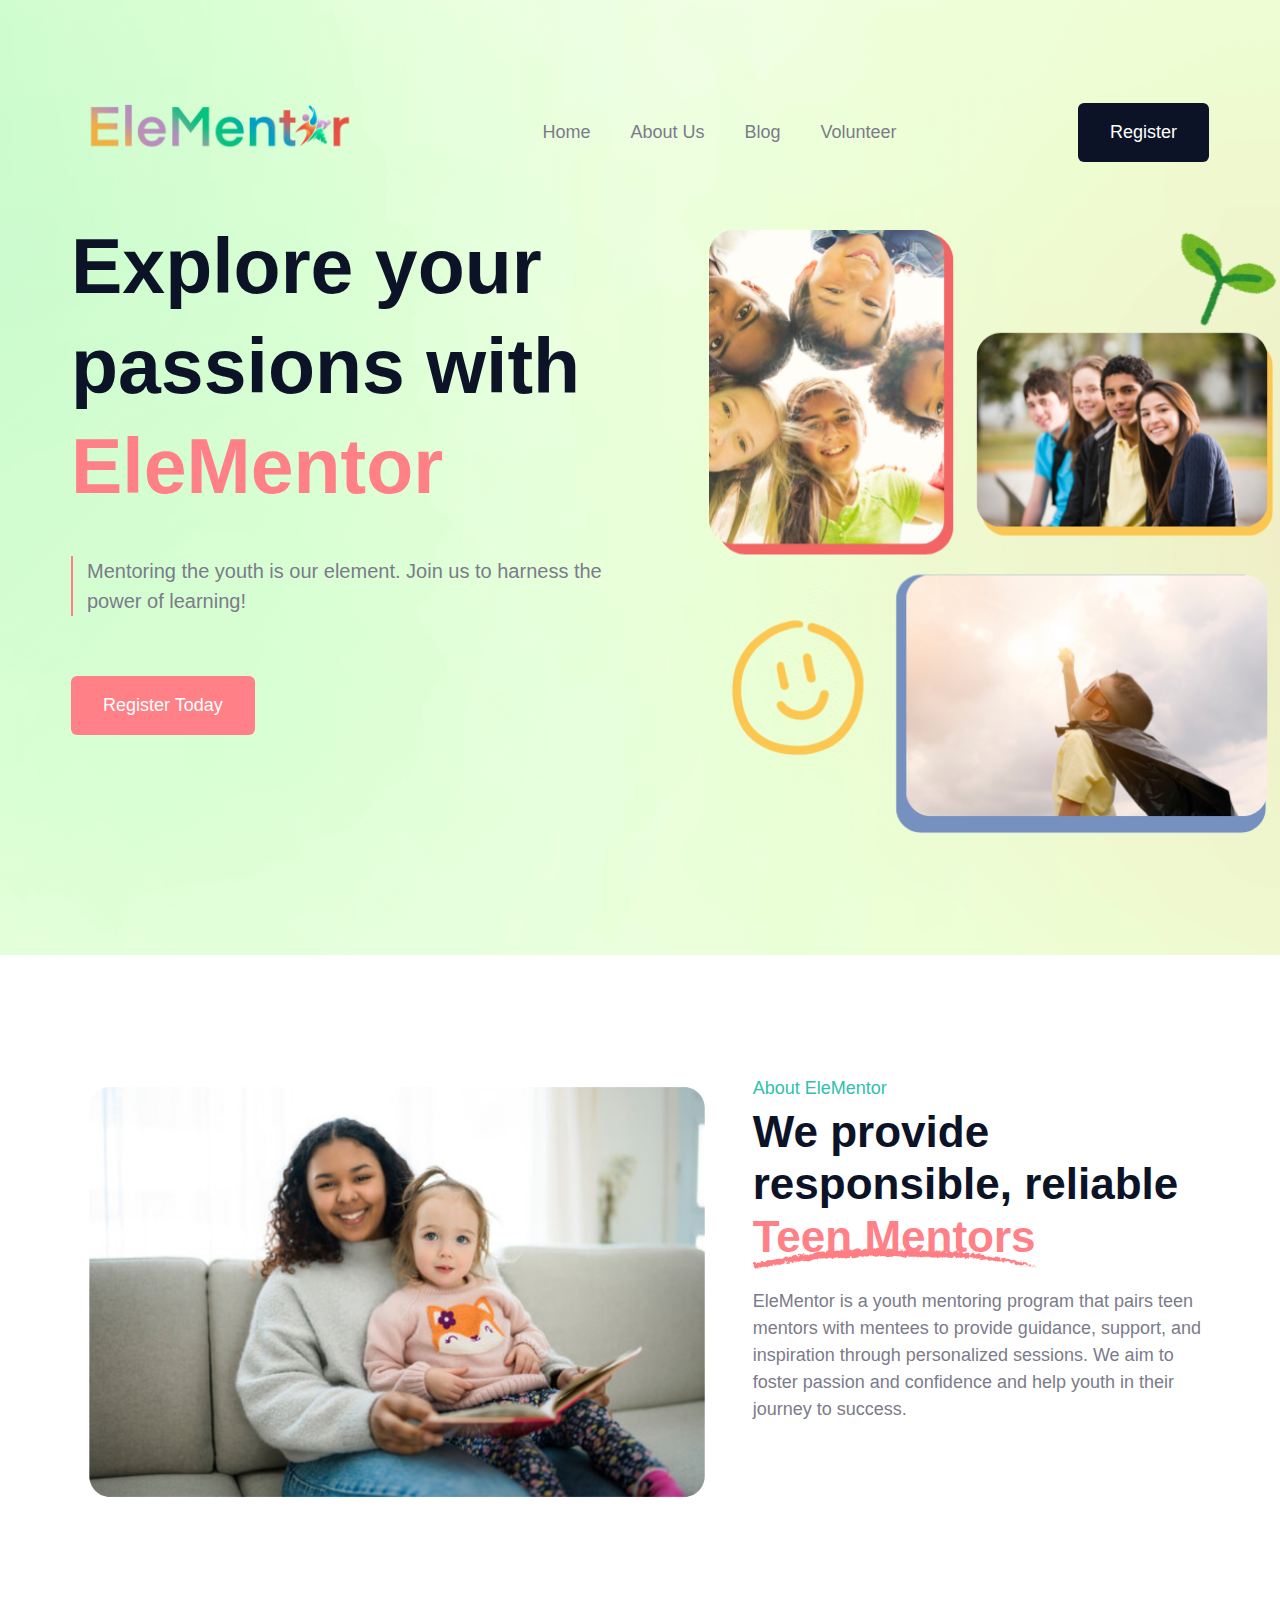
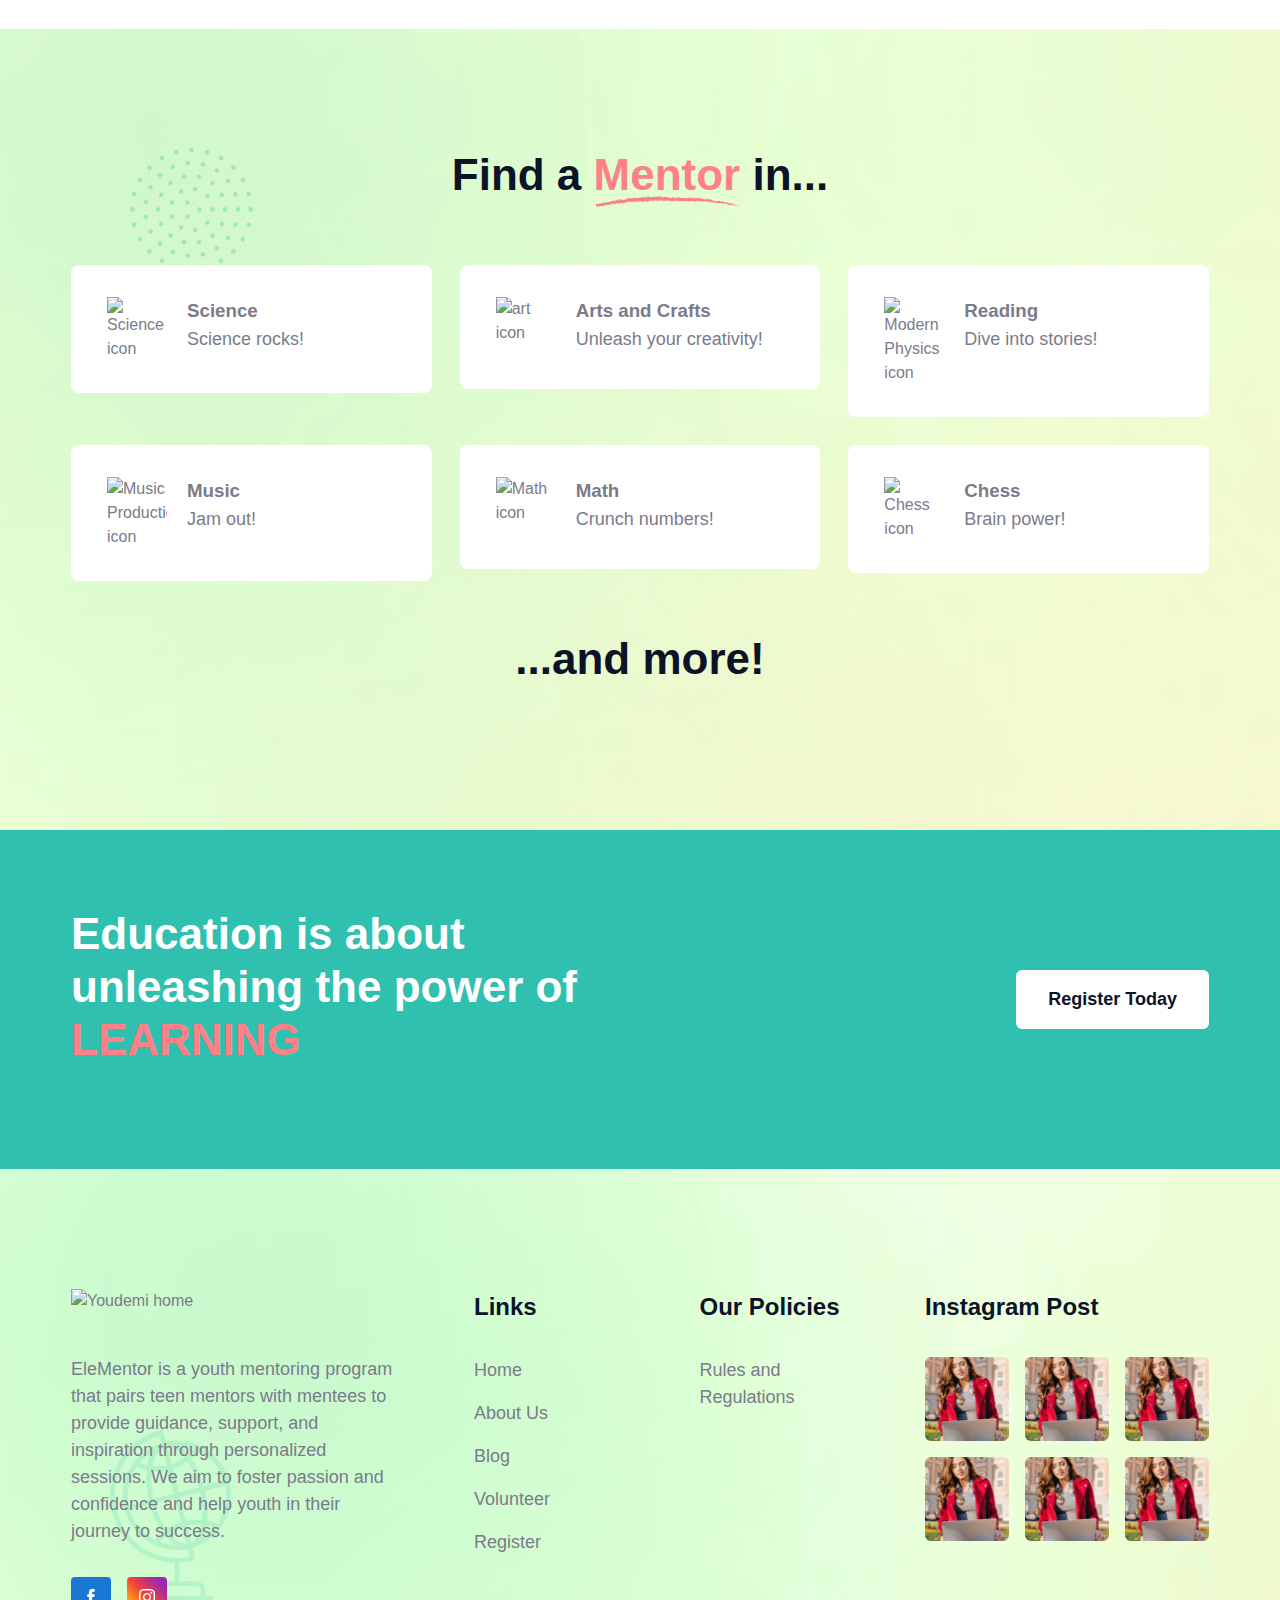
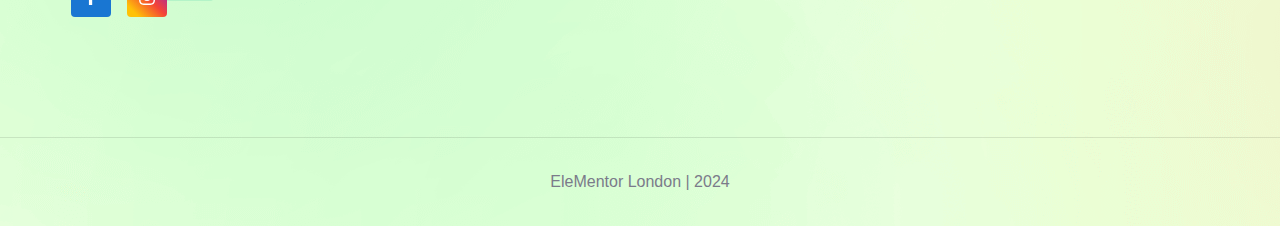
==== commit 91b57580: "Update index.html" ====
--- a/index.html
+++ b/index.html
@@ -324,23 +324,23 @@
                     <ul class="grid-list">
 
                         <li>
-                            <img src="./assets/images/ins-1.png" width="80" height="80" alt="instagram post" class="img-cover">
-                        </li>
-
-                        <li>
-                            <img src="./assets/images/ins-2.png" width="80" height="80" alt="instagram post" class="img-cover">
-                        </li>
-
-                        <li>
-                            <img src="./assets/images/ins-3.png" width="80" height="80" alt="instagram post" class="img-cover">
-                        </li>
-
-                        <li>
-                            <img src="./assets/images/ins-4.png" width="80" height="80" alt="instagram post" class="img-cover">
-                        </li>
-
-                        <li>
-                            <img src="./assets/images/ins-5.png" width="80" height="80" alt="instagram post" class="img-cover">
+                            <img src="./assets/images/ins-6.png" width="80" height="80" alt="instagram post" class="img-cover">
+                        </li>
+
+                        <li>
+                            <img src="./assets/images/ins-6.png" width="80" height="80" alt="instagram post" class="img-cover">
+                        </li>
+
+                        <li>
+                            <img src="./assets/images/ins-6.png" width="80" height="80" alt="instagram post" class="img-cover">
+                        </li>
+
+                        <li>
+                            <img src="./assets/images/ins-6.png" width="80" height="80" alt="instagram post" class="img-cover">
+                        </li>
+
+                        <li>
+                            <img src="./assets/images/ins-6.png" width="80" height="80" alt="instagram post" class="img-cover">
                         </li>
 
                         <li>
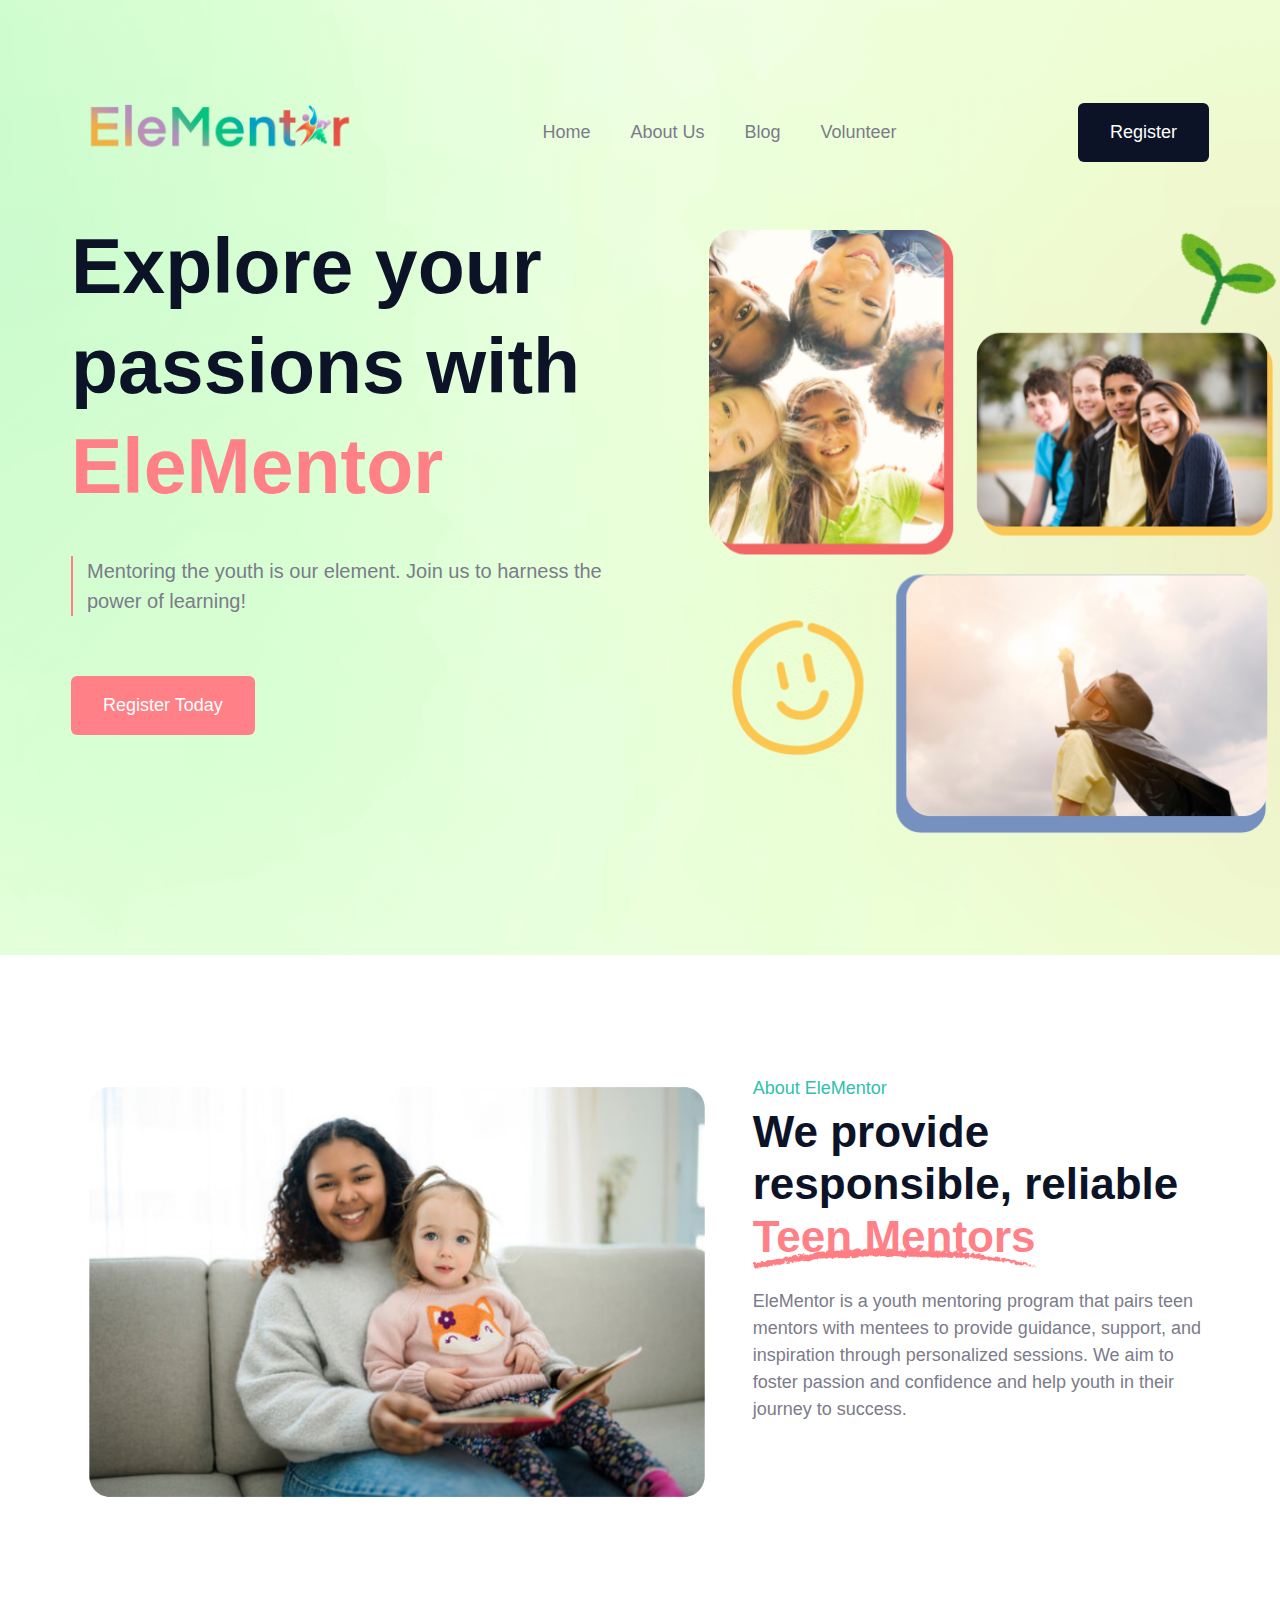
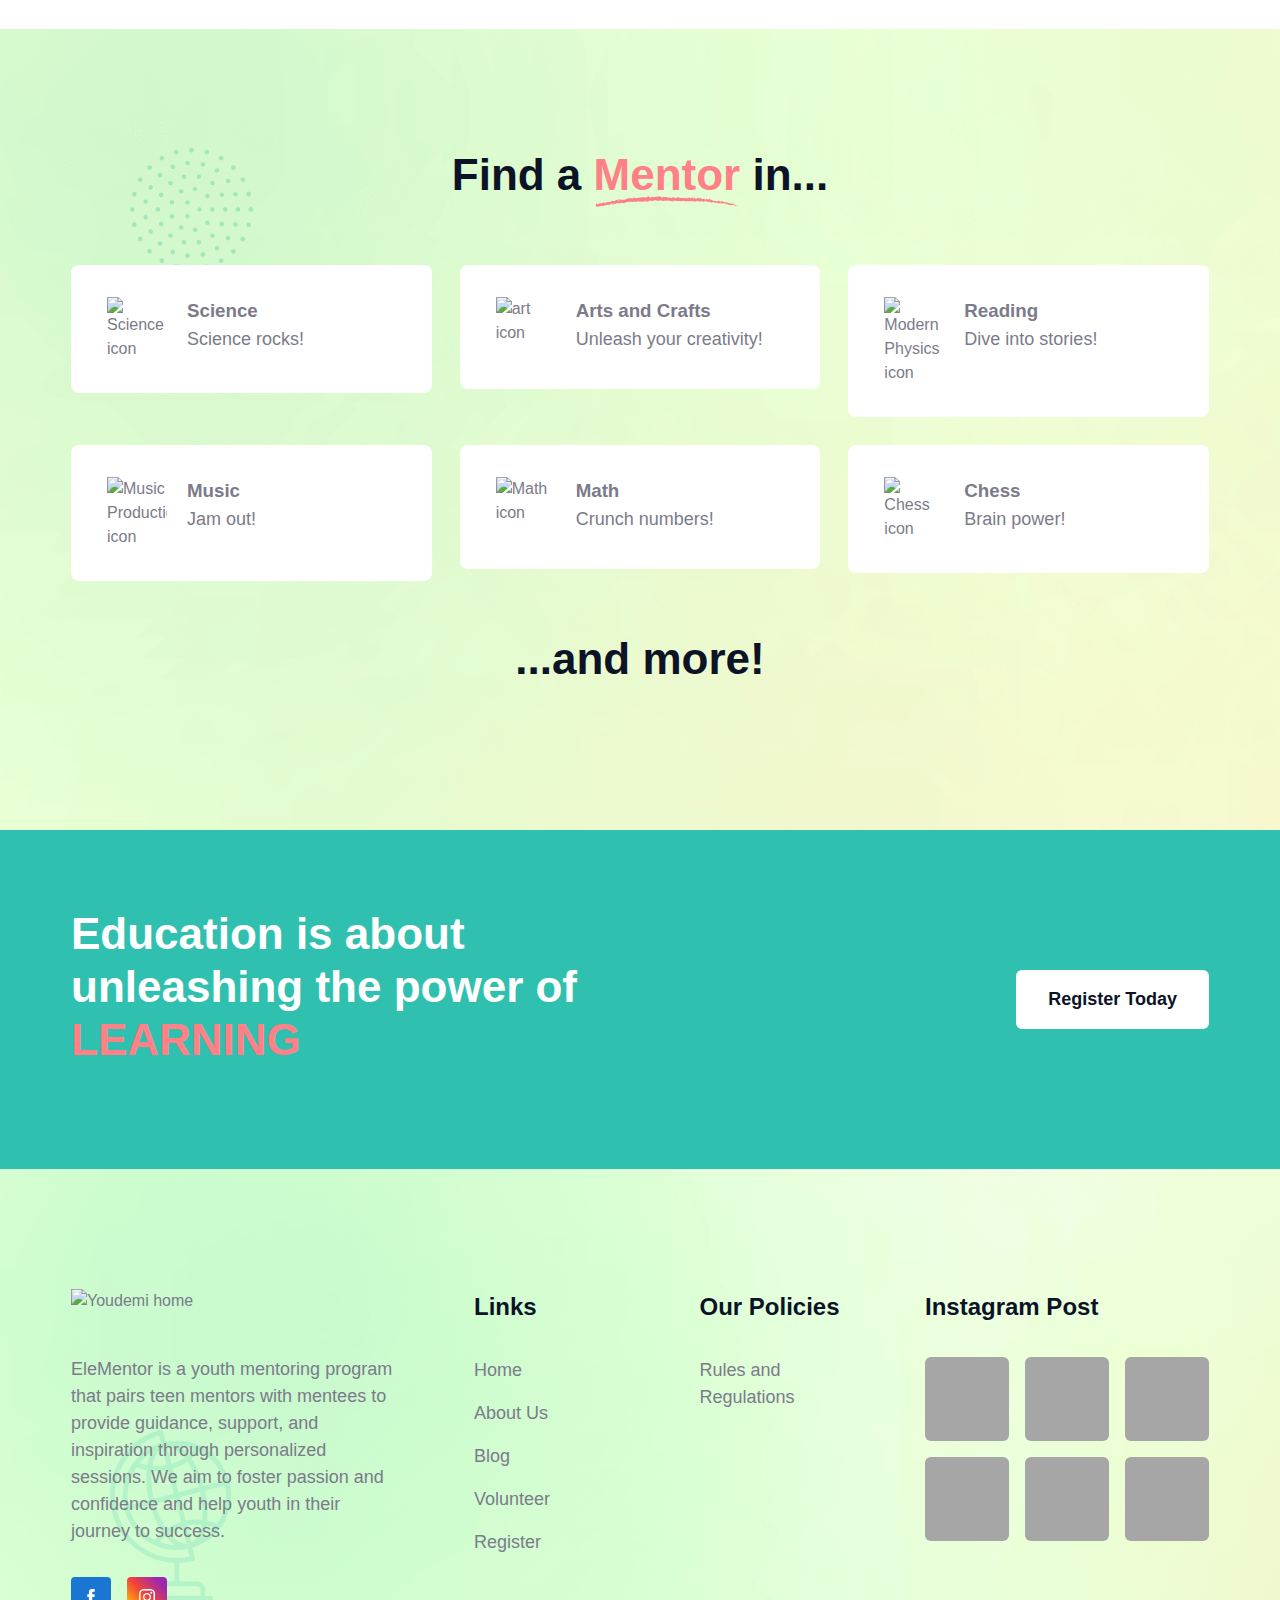
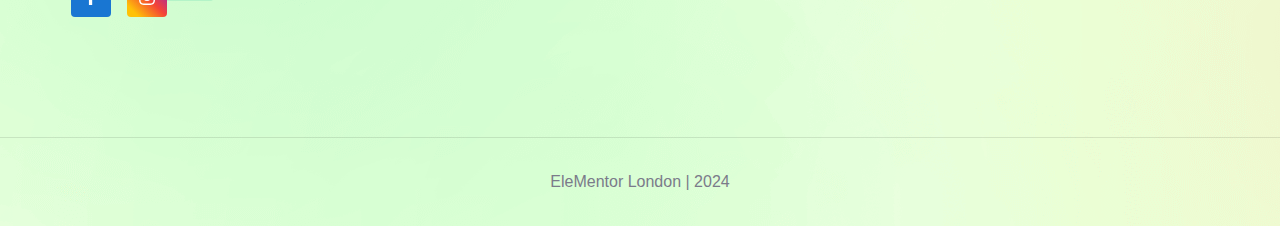
==== commit e46f008f: "Update index.html" ====
--- a/index.html
+++ b/index.html
@@ -311,7 +311,7 @@
                 </li>
 
                 <li>
-                    <a href="https://docs.google.com/document/d/1mDNNhiKRwaid5rZnvJfZ56MMcp-9qZQkWkcXNTz17O4/edit?usp=sharing" class="title-sm footer-link">Rules and Regulations</a>
+                    <a href="https://docs.google.com/document/d/1mDNNhiKRwaid5rZnvJfZ56MMcp-9qZQkWkcXNTz17O4/edit?usp=sharing" class="title-sm footer-link" target="_blank">Rules and Regulations</a>
                 </li>
 
             </ul>
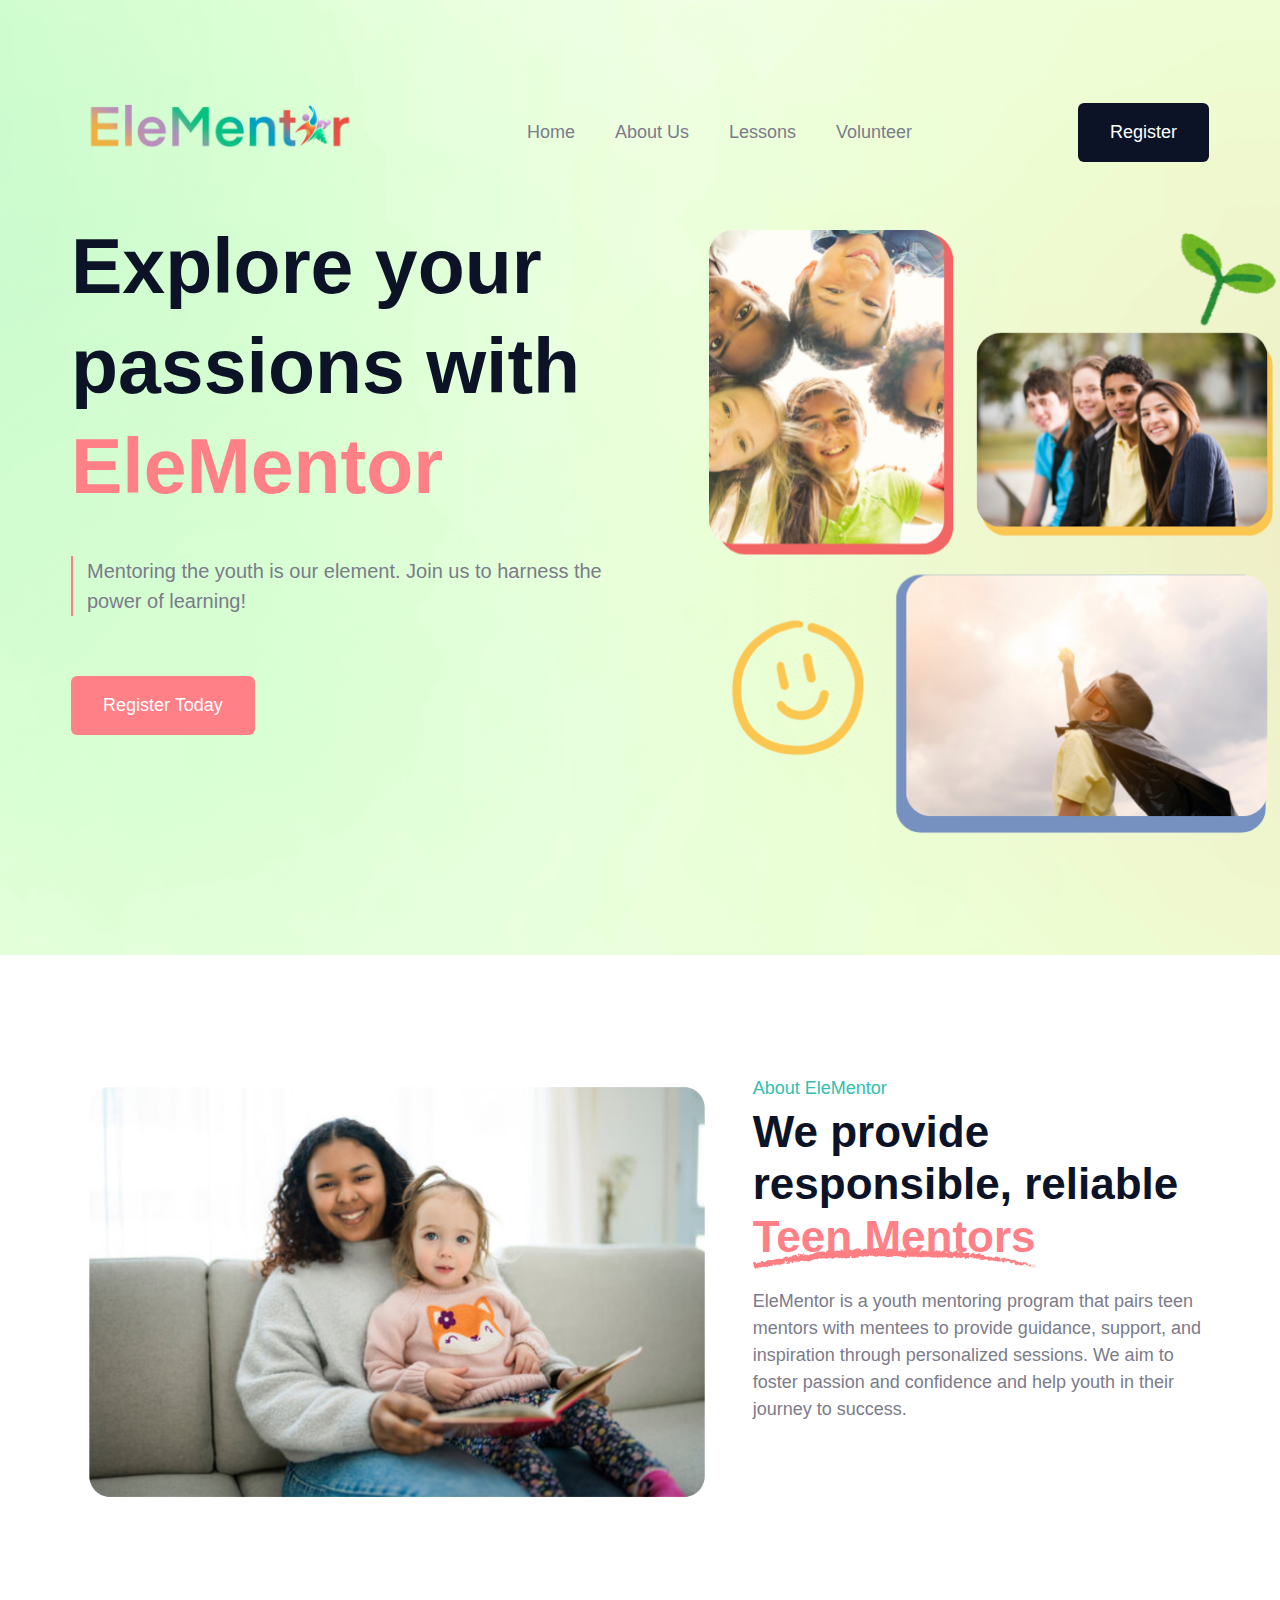
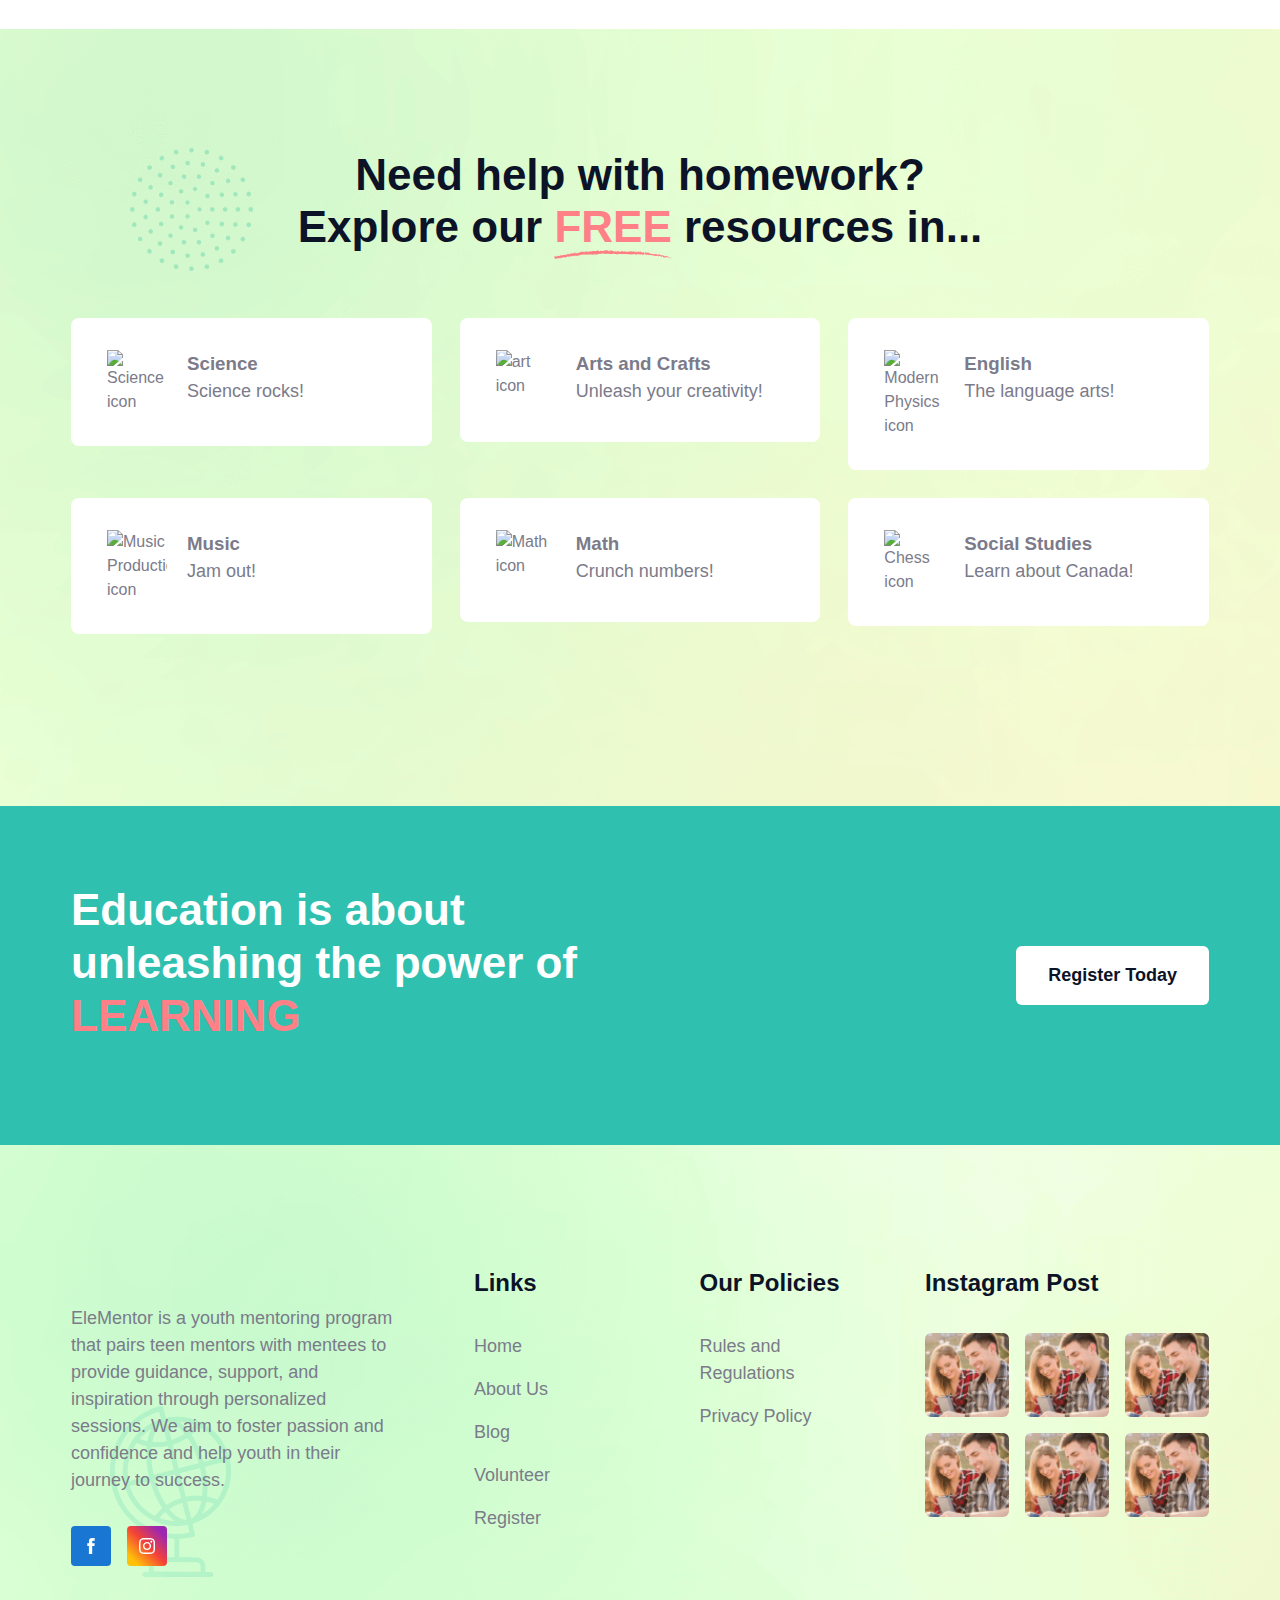
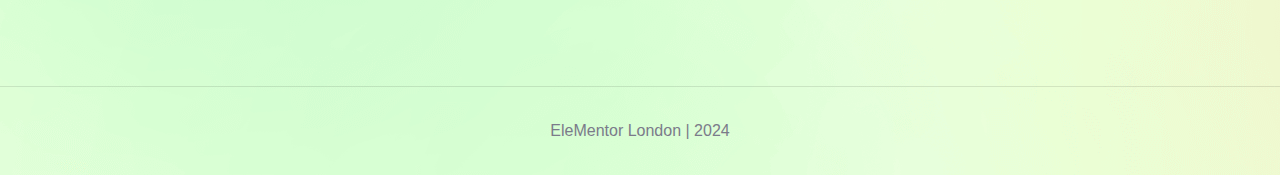
==== commit 324ecda8: "Add files via upload" ====
--- a/index.html
+++ b/index.html
@@ -2,8 +2,8 @@
 <html lang="en">
 <head>
     <meta charset="UTF-8">
-    <meta name="viewport" content="width=device-width, initial-scale=1.0">
-
+    <meta content="width=device-width,initial-scale=1" name="viewport"> 
+    
     <!--
         primary meta tags
     -->
@@ -55,7 +55,6 @@
 
                     <div class="bn-group">
                         <a href="register.html" class="btn btn-primary">Register Today</a>
-
                     </div>
 
                 </div>
@@ -99,7 +98,7 @@
         <section class="section category has-bg-img" aria-labelledby="category-label" style="background-image: url(./assets/images/category-bg.png)">
             <div class="container">
                 <h2 class="headline-md text-center section-title">
-                    Find a <span class="span has-after">Mentor</span> in...
+                    Need help with homework?<br>Explore our <span class="span has-after">FREE</span> resources in...
                 </h2>
 
                 <ul class="grid-list">
@@ -116,7 +115,7 @@
                                 <p class="title-sm">Science rocks!</p>
                             </div>
 
-                            <a href="register.html" class="layer-link" aria-label="Category"></a>
+                            <a href="courses.html" class="layer-link" aria-label="Category"></a>
 
                         </div>
                     </li>
@@ -134,7 +133,7 @@
                                 <p class="title-sm">Unleash your creativity!</p>
                             </div>
 
-                            <a href="register.html" class="layer-link" aria-label="Data Science Category"></a>
+                            <a href="courses.html" class="layer-link" aria-label="Data Science Category"></a>
 
                         </div>
                     </li>
@@ -147,12 +146,12 @@
                             </div>
 
                             <div>
-                                <h3 class="title=lg">Reading</h3>
-
-                                <p class="title-sm">Dive into stories!</p>
-                            </div>
-
-                            <a href="register.html" class="layer-link" aria-label="Data Science Category"></a>
+                                <h3 class="title=lg">English</h3>
+
+                                <p class="title-sm">The language arts!</p>
+                            </div>
+
+                            <a href="courses.html" class="layer-link" aria-label="Data Science Category"></a>
 
                         </div>
                     </li>
@@ -170,7 +169,7 @@
                                 <p class="title-sm">Jam out!</p>
                             </div>
 
-                            <a href="register.html" class="layer-link" aria-label="Data Science Category"></a>
+                            <a href="courses.html" class="layer-link" aria-label="Data Science Category"></a>
 
                         </div>
                     </li>
@@ -188,34 +187,30 @@
                                 <p class="title-sm">Crunch numbers!</p>
                             </div>
 
-                            <a href="register.html" class="layer-link" aria-label="Data Science Category"></a>
-
-                        </div>
-                    </li>
-
-                    <li>
-                        <div class="card category-card">
-
-                            <div class="card-icon">
-                                <img src="https://images.emojiterra.com/twitter/v13.1/512px/265f.png" width="60" height="60" loading="lazy" alt="Chess icon">
-                            </div>
-
-                            <div>
-                                <h3 class="title=lg">Chess</h3>
-
-                                <p class="title-sm">Brain power!</p>
-                            </div>
-
-                            <a href="register.html" class="layer-link" aria-label="Data Science Category"></a>
+                            <a href="courses.html" class="layer-link" aria-label="Data Science Category"></a>
+
+                        </div>
+                    </li>
+
+                    <li>
+                        <div class="card category-card">
+
+                            <div class="card-icon">
+                                <img src="https://images.emojiterra.com/google/noto-emoji/unicode-15.1/color/1024px/1f341.png" width="60" height="60" loading="lazy" alt="Chess icon">
+                            </div>
+
+                            <div>
+                                <h3 class="title=lg">Social Studies</h3>
+
+                                <p class="title-sm">Learn about Canada!</p>
+                            </div>
+
+                            <a href="courses.html" class="layer-link" aria-label="Data Science Category"></a>
 
                         </div>
                     </li>
 
                 </ul>
-
-                <h2 class="headline-md section-title">
-                    ...and more!
-                </h2>
 
             </div>
         </section>
@@ -249,10 +244,6 @@
         <div class="container">
 
             <div class="footer-brand">
-
-                <a href="#" class="logo">
-                    <img src="logo.png" width="145" height="27" alt="Youdemi home">
-                </a>
                 
                 <p class="title-sm footer-text">
                     EleMentor is a youth mentoring program that pairs teen mentors with mentees to provide guidance, support, and inspiration through personalized sessions. We aim to foster passion and confidence and help youth in their journey to success.
@@ -311,7 +302,11 @@
                 </li>
 
                 <li>
-                    <a href="https://docs.google.com/document/d/1mDNNhiKRwaid5rZnvJfZ56MMcp-9qZQkWkcXNTz17O4/edit?usp=sharing" class="title-sm footer-link" target="_blank">Rules and Regulations</a>
+                    <a href="#" class="title-sm footer-link">Rules and Regulations</a>
+                </li>
+
+                <li>
+                    <a href="#" class="title-sm footer-link">Privacy Policy</a>
                 </li>
 
             </ul>
@@ -324,29 +319,31 @@
                     <ul class="grid-list">
 
                         <li>
-                            <img src="./assets/images/ins-6.png" width="80" height="80" alt="instagram post" class="img-cover">
+                            <a href="https://www.instagram.com/elementorldn/" target="_blank">
+                                <img src="./assets/images/ins-1.png" width="80" height="80" alt="instagram post" class="img-cover">
+                            </a>
                         </li>
 
                         <li>
-                            <img src="./assets/images/ins-6.png" width="80" height="80" alt="instagram post" class="img-cover">
-                        </li>
-
-                        <li>
-                            <img src="./assets/images/ins-6.png" width="80" height="80" alt="instagram post" class="img-cover">
-                        </li>
-
-                        <li>
-                            <img src="./assets/images/ins-6.png" width="80" height="80" alt="instagram post" class="img-cover">
-                        </li>
-
-                        <li>
-                            <img src="./assets/images/ins-6.png" width="80" height="80" alt="instagram post" class="img-cover">
-                        </li>
-
-                        <li>
-                            <img src="./assets/images/ins-6.png" width="80" height="80" alt="instagram post" class="img-cover">
-                        </li>
-
+                            <a href="https://www.instagram.com/elementorldn/" target="_blank">
+                                <img src="./assets/images/ins-1.png" width="80" height="80" alt="instagram post" class="img-cover">
+                            </a>                       </li>
+                        <li>
+                            <a href="https://www.instagram.com/elementorldn/" target="_blank">
+                                <img src="./assets/images/ins-1.png" width="80" height="80" alt="instagram post" class="img-cover">
+                            </a>                      </li>
+                        <li>
+                            <a href="https://www.instagram.com/elementorldn/" target="_blank">
+                                <img src="./assets/images/ins-1.png" width="80" height="80" alt="instagram post" class="img-cover">
+                            </a>
+                        <li>
+                            <a href="https://www.instagram.com/elementorldn/" target="_blank">
+                                <img src="./assets/images/ins-1.png" width="80" height="80" alt="instagram post" class="img-cover">
+                            </a>
+                        <li>
+                            <a href="https://www.instagram.com/elementorldn/" target="_blank">
+                                <img src="./assets/images/ins-1.png" width="80" height="80" alt="instagram post" class="img-cover">
+                            </a>
                     </ul>
                 </li>
 
@@ -404,7 +401,7 @@
                     </li>
 
                     <li class="navbar-item">
-                        <a href="blog.html" class="navbar-link title-sm" data-nav-link>Blog</a>
+                        <a href="courses.html" class="navbar-link title-sm" data-nav-link>Lessons</a>
                     </li>
 
                     <li class="navbar-item">
@@ -426,7 +423,6 @@
         </div>
     </header>
 
-
     <!--
         custom js link
     -->
@@ -439,4 +435,4 @@
     <script nomodule src="https://unpkg.com/ionicons@5.5.2/dist/ionicons/ionicons.js"></script>
 
 </body>
-</html>
+</html>--- a/style.css
+++ b/style.css
@@ -777,4 +777,87 @@
 
   .footer a:hover { text-decoration: underline;}
 
- }+ }
+
+  /**
+   * CONTACT FORM
+   */
+  input[type=text], select, textarea {
+    font-family: Arial, Helvetica, sans-serif;
+    width: 100%; /* Full width */
+    padding: 12px; /* Some padding */ 
+    border: 1px solid #ccc; /* Gray border */
+    border-radius: 4px; /* Rounded borders */
+    box-sizing: border-box; /* Make sure that padding and width stays in place */
+    margin-top: 6px; /* Add a top margin */
+    margin-bottom: 16px; /* Bottom margin */
+    resize: vertical /* Allow the user to vertically resize the textarea (not horizontally) */
+  }
+
+  input[type=submit] {
+    background-color: var(--light-gray);
+    color: white;
+    padding: 12px 20px;
+    border: none;
+    border-radius: 4px;
+    cursor: pointer;
+  }
+
+  input[type=submit]:hover {
+    background-color: var(--oxford-blue);
+  }
+
+  .section-contact .container {
+    border-radius: 5px;
+    background-color: #f2f2f2;
+    padding: 20px;
+  }
+
+  /**
+  * COURSES
+  */
+  #courses-title {
+    padding: 50px;
+  }
+
+  .accordion {
+    margin: 60px auto;
+    width: 100%;
+  }
+
+  .accordion li label {
+    display: flex;
+    align-items: center;
+    cursor: pointer;
+    font-weight: 600;
+  }
+
+  .accordion li {
+    padding: 10px;
+  }
+
+  label::before {
+    content: "+";
+    margin-right: 10px;
+    font-size: 24px;
+    font-weight: 600;
+  }
+
+  input[type="radio"] {
+    display: none;
+  }
+
+  .accordion .content {
+    max-height: 0;
+    overflow: hidden;
+    transition: max-height 0.5s, padding 0.5s;
+  }
+
+  .accordion input[type="radio"]:checked + label + .content{
+    max-height: 400px;
+    padding: 10px;
+  }
+
+  .accordion input[type="radio"]:checked + label::before{
+    content: "-";
+  }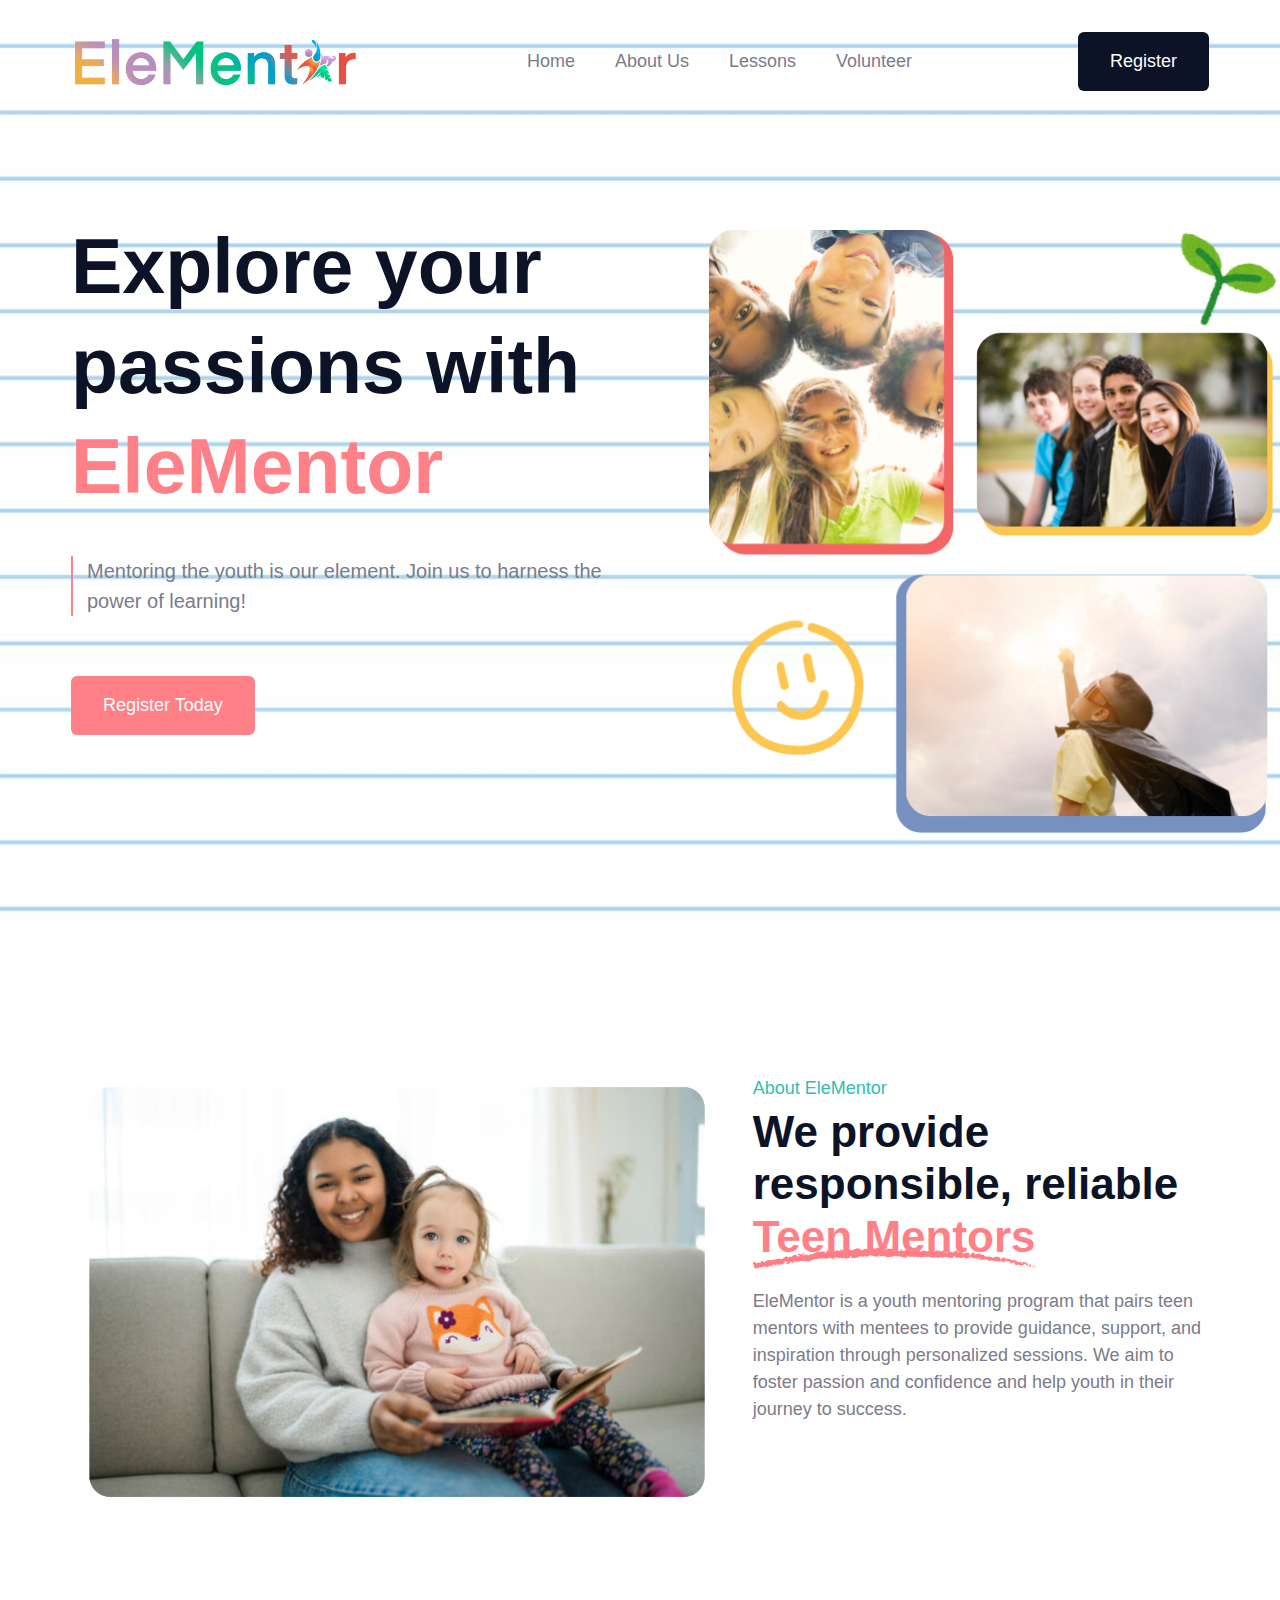
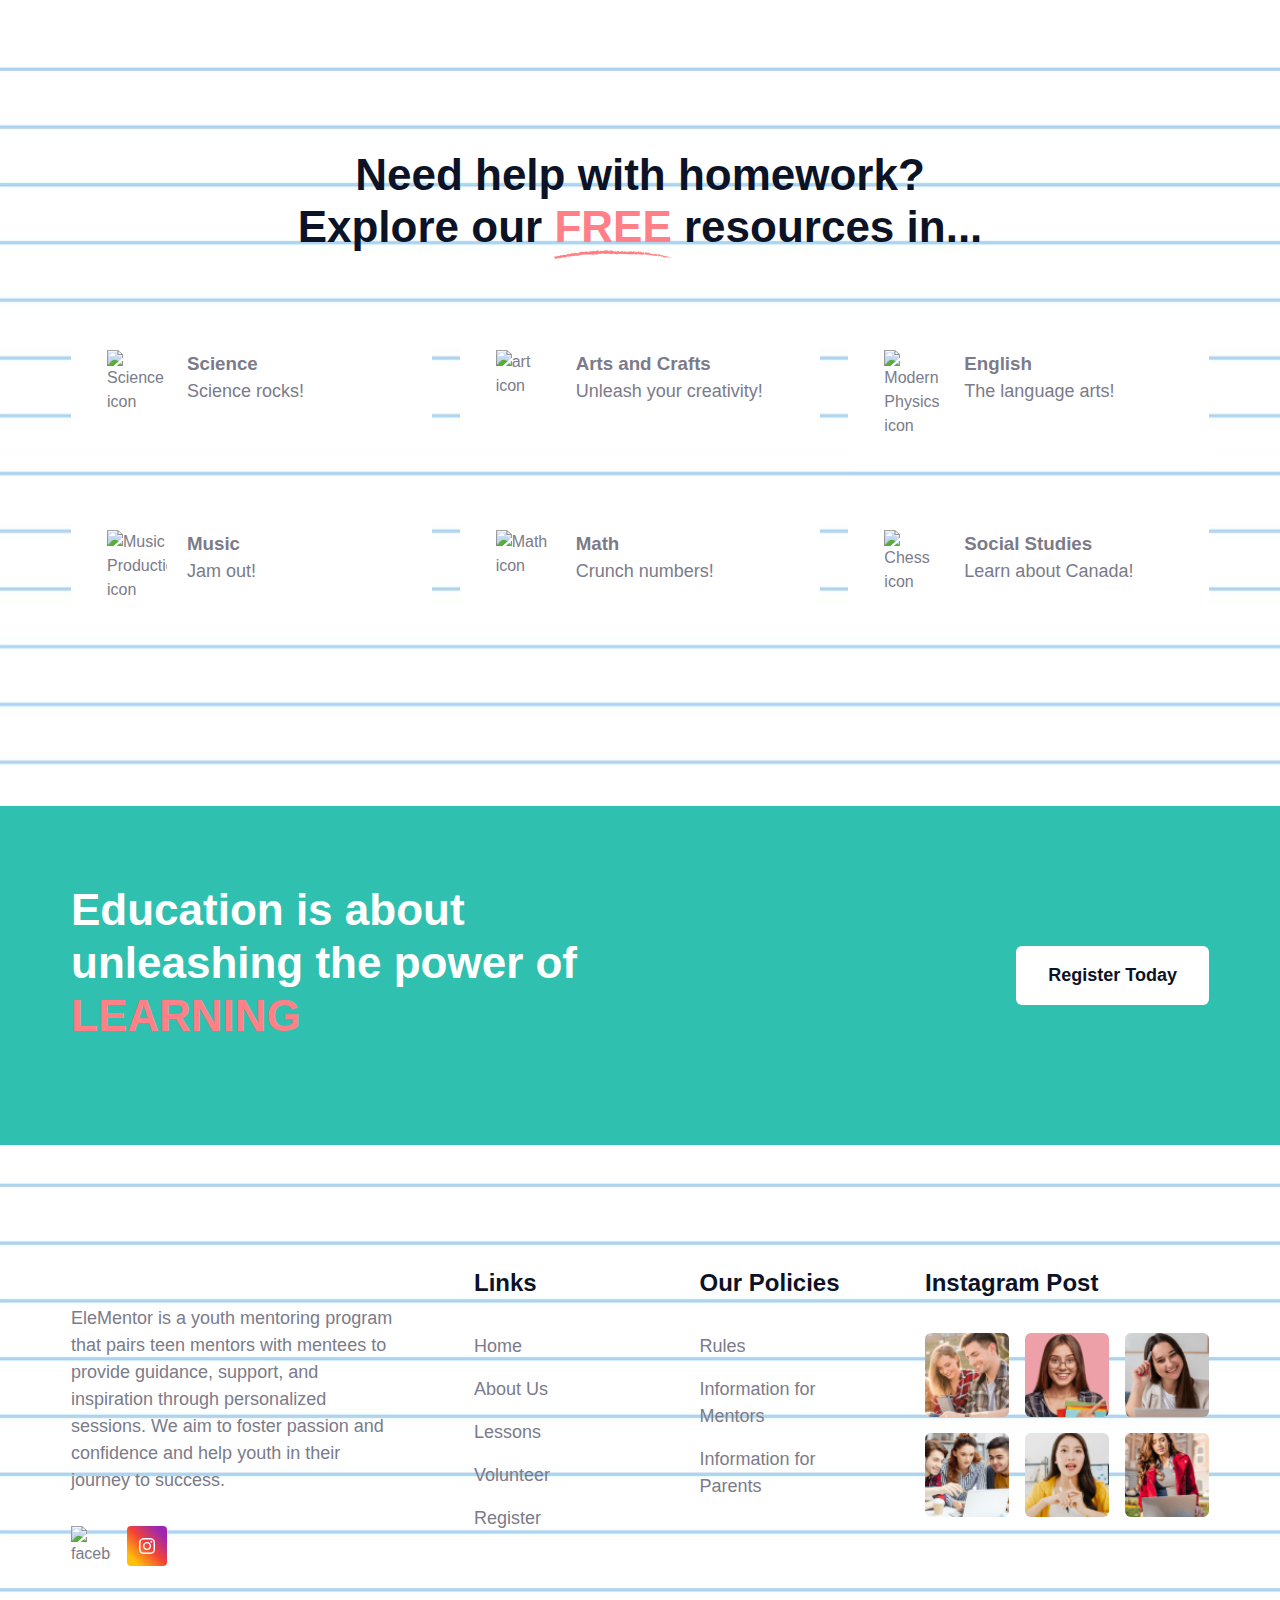
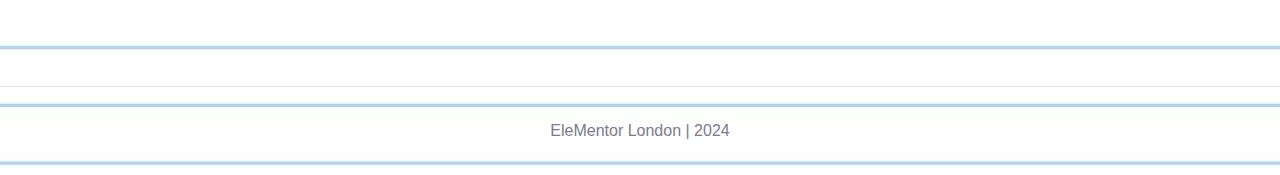
==== commit 77ad19dc: "Add files via upload" ====
--- a/index.html
+++ b/index.html
@@ -30,7 +30,7 @@
         preload image
     -->
     <link rel="stylesheet" as="image" href="./assets/images/hero-banner.png">
-    <link rel="stylesheet" as="image" href="./assets/images/hero-bg.png">
+    <link rel="stylesheet" as="image" href="./assets/images/hero-bg-2.jpg">
 
 </head>
 
@@ -40,7 +40,7 @@
             HERO
         -->
 
-        <section class="section hero has-bg-image" aria-labelledby="hero-lablel" style="background-image: url(./assets/images/hero-bg.png)">
+        <section class="section hero has-bg-image" aria-labelledby="hero-lablel" style="background-image: url(./assets/images/hero-bg-2.jpg)">
             <div class="container">
 
                 <div class="hero-content">
@@ -95,7 +95,7 @@
             CATEGORY
         -->
 
-        <section class="section category has-bg-img" aria-labelledby="category-label" style="background-image: url(./assets/images/category-bg.png)">
+        <section class="section category has-bg-img" aria-labelledby="category-label" style="background-image: url(./assets/images/hero-bg-2.jpg)">
             <div class="container">
                 <h2 class="headline-md text-center section-title">
                     Need help with homework?<br>Explore our <span class="span has-after">FREE</span> resources in...
@@ -238,7 +238,7 @@
     FOOTER
 -->
 
-<footer class="footer has-bg-img" style="background-image: url('./assets/images/footer-bg.png');">
+<footer class="footer has-bg-img" style="background-image: url('./assets/images/hero-bg-2.jpg');">
 
     <div class="section footer-top">
         <div class="container">
@@ -252,8 +252,8 @@
                 <ul class="social-list">
 
                     <li>
-                        <a href="#" class="social-link">
-                            <img src="./assets/images/facebook.svg" width="40" height="40" loading="lazy" alt="facebook">
+                        <a href="https://www.linkedin.com/company/elementor-london" target="_blank" class="social-link">
+                            <img src="https://upload.wikimedia.org/wikipedia/commons/c/ca/LinkedIn_logo_initials.png" width="40" height="40" loading="lazy" alt="facebook">
                         </a>
                     </li>
 
@@ -282,7 +282,7 @@
                 </li>
 
                 <li>
-                    <a href="blog.html" class="title-sm footer-link">Blog</a>
+                    <a href="courses.html" class="title-sm footer-link">Lessons</a>
                 </li>
 
                 <li>
@@ -302,11 +302,15 @@
                 </li>
 
                 <li>
-                    <a href="#" class="title-sm footer-link">Rules and Regulations</a>
-                </li>
-
-                <li>
-                    <a href="#" class="title-sm footer-link">Privacy Policy</a>
+                    <a href="https://docs.google.com/document/d/1mDNNhiKRwaid5rZnvJfZ56MMcp-9qZQkWkcXNTz17O4/edit?usp=sharing" target="_blank" class="title-sm footer-link">Rules</a>
+                </li>
+
+                <li>
+                    <a href="https://docs.google.com/document/d/1RdckMqFz05xdLYXgIENhhflTj5uLSu7fP0B5hPmOcmM/edit?usp=sharing" target="_blank" class="title-sm footer-link">Information for Mentors</a>
+                </li>
+
+                <li>
+                    <a href="https://docs.google.com/document/d/1LthT_VVR9exoIonin9w-wMDTkSZ-XNFsn1m9XQna1tM/edit?usp=sharing" target="_blank" class="title-sm footer-link">Information for Parents</a>
                 </li>
 
             </ul>
@@ -326,23 +330,23 @@
 
                         <li>
                             <a href="https://www.instagram.com/elementorldn/" target="_blank">
-                                <img src="./assets/images/ins-1.png" width="80" height="80" alt="instagram post" class="img-cover">
+                                <img src="./assets/images/ins-2.png" width="80" height="80" alt="instagram post" class="img-cover">
                             </a>                       </li>
                         <li>
                             <a href="https://www.instagram.com/elementorldn/" target="_blank">
-                                <img src="./assets/images/ins-1.png" width="80" height="80" alt="instagram post" class="img-cover">
+                                <img src="./assets/images/ins-3.png" width="80" height="80" alt="instagram post" class="img-cover">
                             </a>                      </li>
                         <li>
                             <a href="https://www.instagram.com/elementorldn/" target="_blank">
-                                <img src="./assets/images/ins-1.png" width="80" height="80" alt="instagram post" class="img-cover">
+                                <img src="./assets/images/ins-4.png" width="80" height="80" alt="instagram post" class="img-cover">
                             </a>
                         <li>
                             <a href="https://www.instagram.com/elementorldn/" target="_blank">
-                                <img src="./assets/images/ins-1.png" width="80" height="80" alt="instagram post" class="img-cover">
+                                <img src="./assets/images/ins-5.png" width="80" height="80" alt="instagram post" class="img-cover">
                             </a>
                         <li>
                             <a href="https://www.instagram.com/elementorldn/" target="_blank">
-                                <img src="./assets/images/ins-1.png" width="80" height="80" alt="instagram post" class="img-cover">
+                                <img src="./assets/images/ins-6.png" width="80" height="80" alt="instagram post" class="img-cover">
                             </a>
                     </ul>
                 </li>
